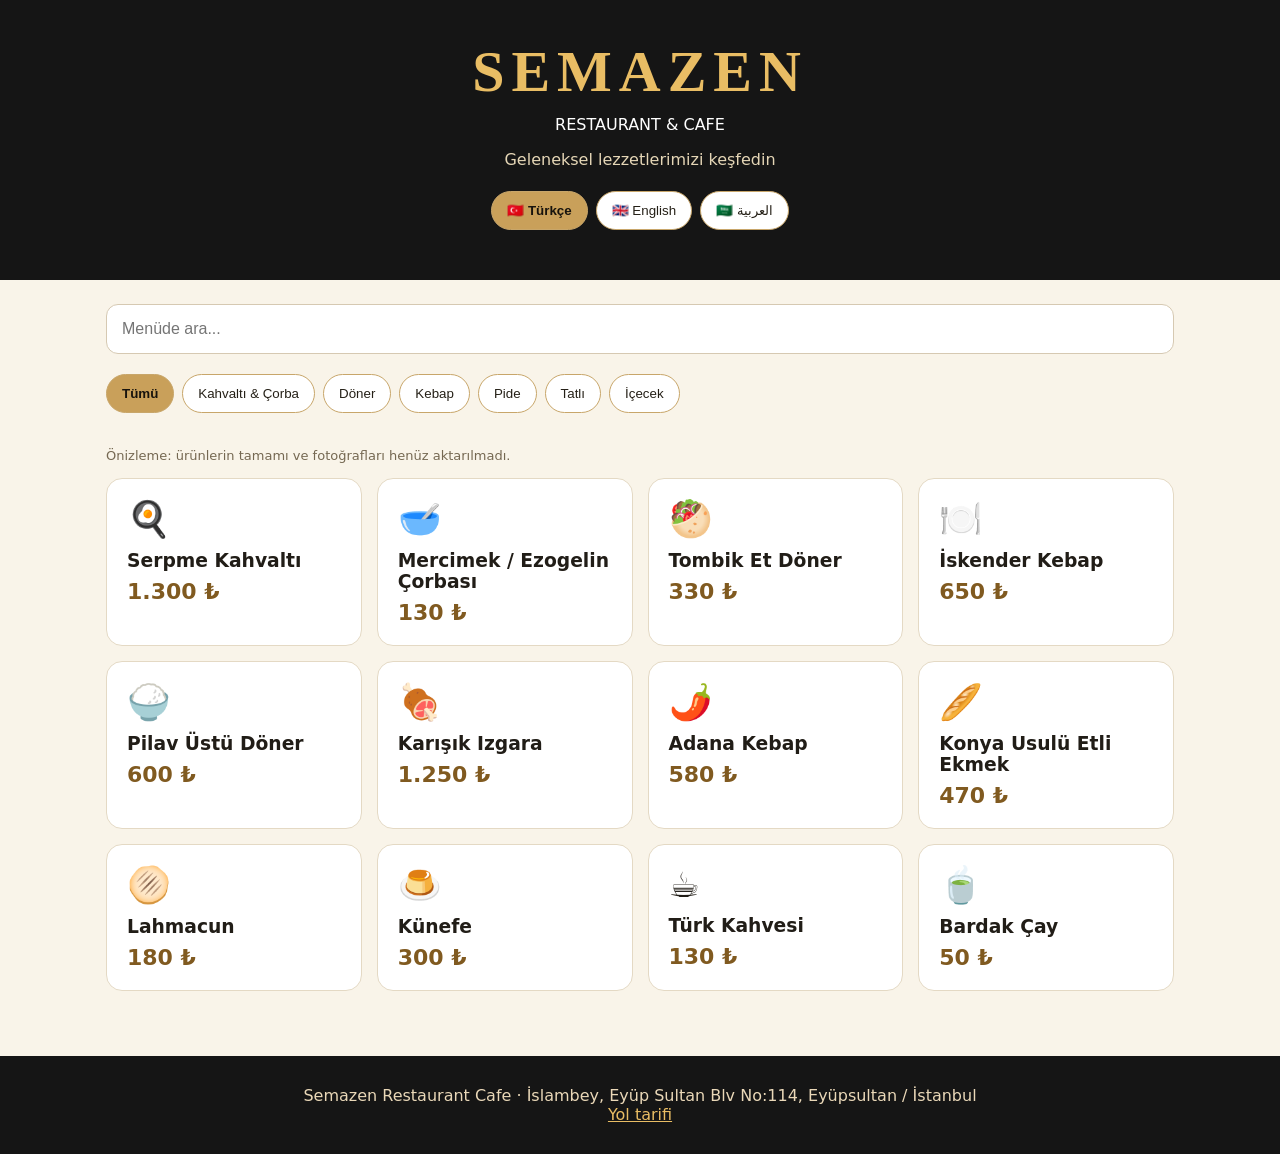
==== semazen/index.html @ 99ea60e0 "Add Semazen multilingual QR menu preview" ====
<!doctype html><html lang="tr"><head><meta charset="utf-8"><meta name="viewport" content="width=device-width,initial-scale=1"><meta name="theme-color" content="#151515"><title>Semazen Restaurant Cafe | QR Menü</title><style>*{box-sizing:border-box}body{margin:0;background:#f9f4e9;color:#211d17;font-family:system-ui,Arial,sans-serif}header{background:#151515;color:#fff;padding:28px 18px;text-align:center}header h1{font-family:Georgia,serif;letter-spacing:.12em;color:#e9bd64;font-size:clamp(34px,7vw,58px);margin:10px}header p{color:#e5d6b6}.languages{display:flex;justify-content:center;gap:8px;margin:22px 0}.languages button,.filters button{cursor:pointer;border:1px solid #c8a66a;border-radius:30px;padding:11px 15px;background:#fff;color:#252017}.languages button[aria-pressed=true],.filters button.active{background:#c9a05a;color:#17130d;font-weight:700}main{max-width:1100px;margin:auto;padding:24px 16px 65px}.search{padding:15px;width:100%;font-size:16px;border:1px solid #d6c9b2;border-radius:12px}.filters{display:flex;gap:8px;overflow-x:auto;padding:20px 0}.filters button{white-space:nowrap}.grid{display:grid;grid-template-columns:repeat(auto-fill,minmax(230px,1fr));gap:15px}.card{background:#fff;border:1px solid #e4d9c4;border-radius:16px;padding:20px}.card .emoji{font-size:35px}.card h3{margin:10px 0 8px}.price{color:#805a20;font-size:22px;font-weight:800}footer{text-align:center;background:#151515;color:#ead8b8;padding:30px}footer a{color:#e9bd64}body[dir=rtl] .card{text-align:right}.notice{font-size:13px;color:#756852;margin:15px 0}@media(max-width:500px){.grid{grid-template-columns:1fr}}</style></head><body><header><h1>SEMAZEN</h1><div>RESTAURANT & CAFE</div><p id="intro"></p><div class="languages"><button data-lang="tr">🇹🇷 Türkçe</button><button data-lang="en">🇬🇧 English</button><button data-lang="ar">🇸🇦 العربية</button></div></header><main><input class="search" id="search" type="search"><nav class="filters" id="filters"></nav><p class="notice" id="notice"></p><section class="grid" id="grid"></section></main><footer>Semazen Restaurant Cafe · İslambey, Eyüp Sultan Blv No:114, Eyüpsultan / İstanbul<br><a href="https://maps.app.goo.gl/d8vnrN6Rj3yJMcoT7" target="_blank" rel="noopener" id="route"></a></footer><script>
const translations={tr:{intro:"Geleneksel lezzetlerimizi keşfedin",search:"Menüde ara...",notice:"Önizleme: ürünlerin tamamı ve fotoğrafları henüz aktarılmadı.",route:"Yol tarifi",cats:["Tümü","Kahvaltı & Çorba","Döner","Kebap","Pide","Tatlı","İçecek"]},en:{intro:"Discover our traditional flavors",search:"Search the menu...",notice:"Preview: full catalog and photos are not imported yet.",route:"Directions",cats:["All","Breakfast & Soup","Doner","Kebab","Pide","Dessert","Drinks"]},ar:{intro:"اكتشفوا نكهاتنا التقليدية",search:"ابحث في القائمة...",notice:"معاينة: لم تتم إضافة جميع الأصناف والصور بعد.",route:"الاتجاهات",cats:["الكل","الفطور والشوربة","الدونر","الكباب","الفطائر","الحلويات","المشروبات"]}};
const products=[
[1,1300,"🍳","Serpme Kahvaltı","Mixed Breakfast","فطور مشكل"],
[1,130,"🥣","Mercimek / Ezogelin Çorbası","Lentil / Ezogelin Soup","شوربة عدس أو إيزوغلين"],
[2,330,"🥙","Tombik Et Döner","Doner Sandwich","ساندويتش شاورما اللحم"],
[2,650,"🍽️","İskender Kebap","Iskender Kebab","إسكندر كباب"],
[2,600,"🍚","Pilav Üstü Döner","Doner on Rice","شاورما لحم على الأرز"],
[3,1250,"🍖","Karışık Izgara","Mixed Grill","مشاوي مشكلة"],
[3,580,"🌶️","Adana Kebap","Adana Kebab","كباب أضنة"],
[4,470,"🥖","Konya Usulü Etli Ekmek","Konya Meat Flatbread","فطيرة لحم على طريقة قونية"],
[4,180,"🫓","Lahmacun","Lahmacun","لحم بعجين"],
[5,300,"🍮","Künefe","Kunefe","كنافة"],
[6,130,"☕","Türk Kahvesi","Turkish Coffee","قهوة تركية"],
[6,50,"🍵","Bardak Çay","Turkish Tea","شاي تركي"]
];
let lang=localStorage.getItem("semazenLang")||"tr",cat=0;const $=id=>document.getElementById(id);function render(){const t=translations[lang];document.documentElement.lang=lang;document.documentElement.dir=lang==="ar"?"rtl":"ltr";document.body.dir=document.documentElement.dir;$("intro").textContent=t.intro;$("search").placeholder=t.search;$("notice").textContent=t.notice;$("route").textContent=t.route;document.querySelectorAll("[data-lang]").forEach(b=>b.setAttribute("aria-pressed",String(b.dataset.lang===lang)));$("filters").replaceChildren(...t.cats.map((name,i)=>{const b=document.createElement("button");b.textContent=name;b.className=cat===i?"active":"";b.onclick=()=>{cat=i;render()};return b}));const q=$("search").value.toLocaleLowerCase();$("grid").replaceChildren(...products.filter(p=>(cat===0||p[0]===cat)&&p.slice(3).some(n=>n.toLocaleLowerCase().includes(q))).map(p=>{const a=document.createElement("article");a.className="card";const e=document.createElement("div");e.className="emoji";e.textContent=p[2];const h=document.createElement("h3");h.textContent=p[3+["tr","en","ar"].indexOf(lang)];const v=document.createElement("div");v.className="price";v.textContent=new Intl.NumberFormat("tr-TR").format(p[1])+" ₺";a.append(e,h,v);return a}))}document.querySelectorAll("[data-lang]").forEach(b=>b.onclick=()=>{lang=b.dataset.lang;localStorage.setItem("semazenLang",lang);render()});$("search").oninput=render;render();
</script></body></html>
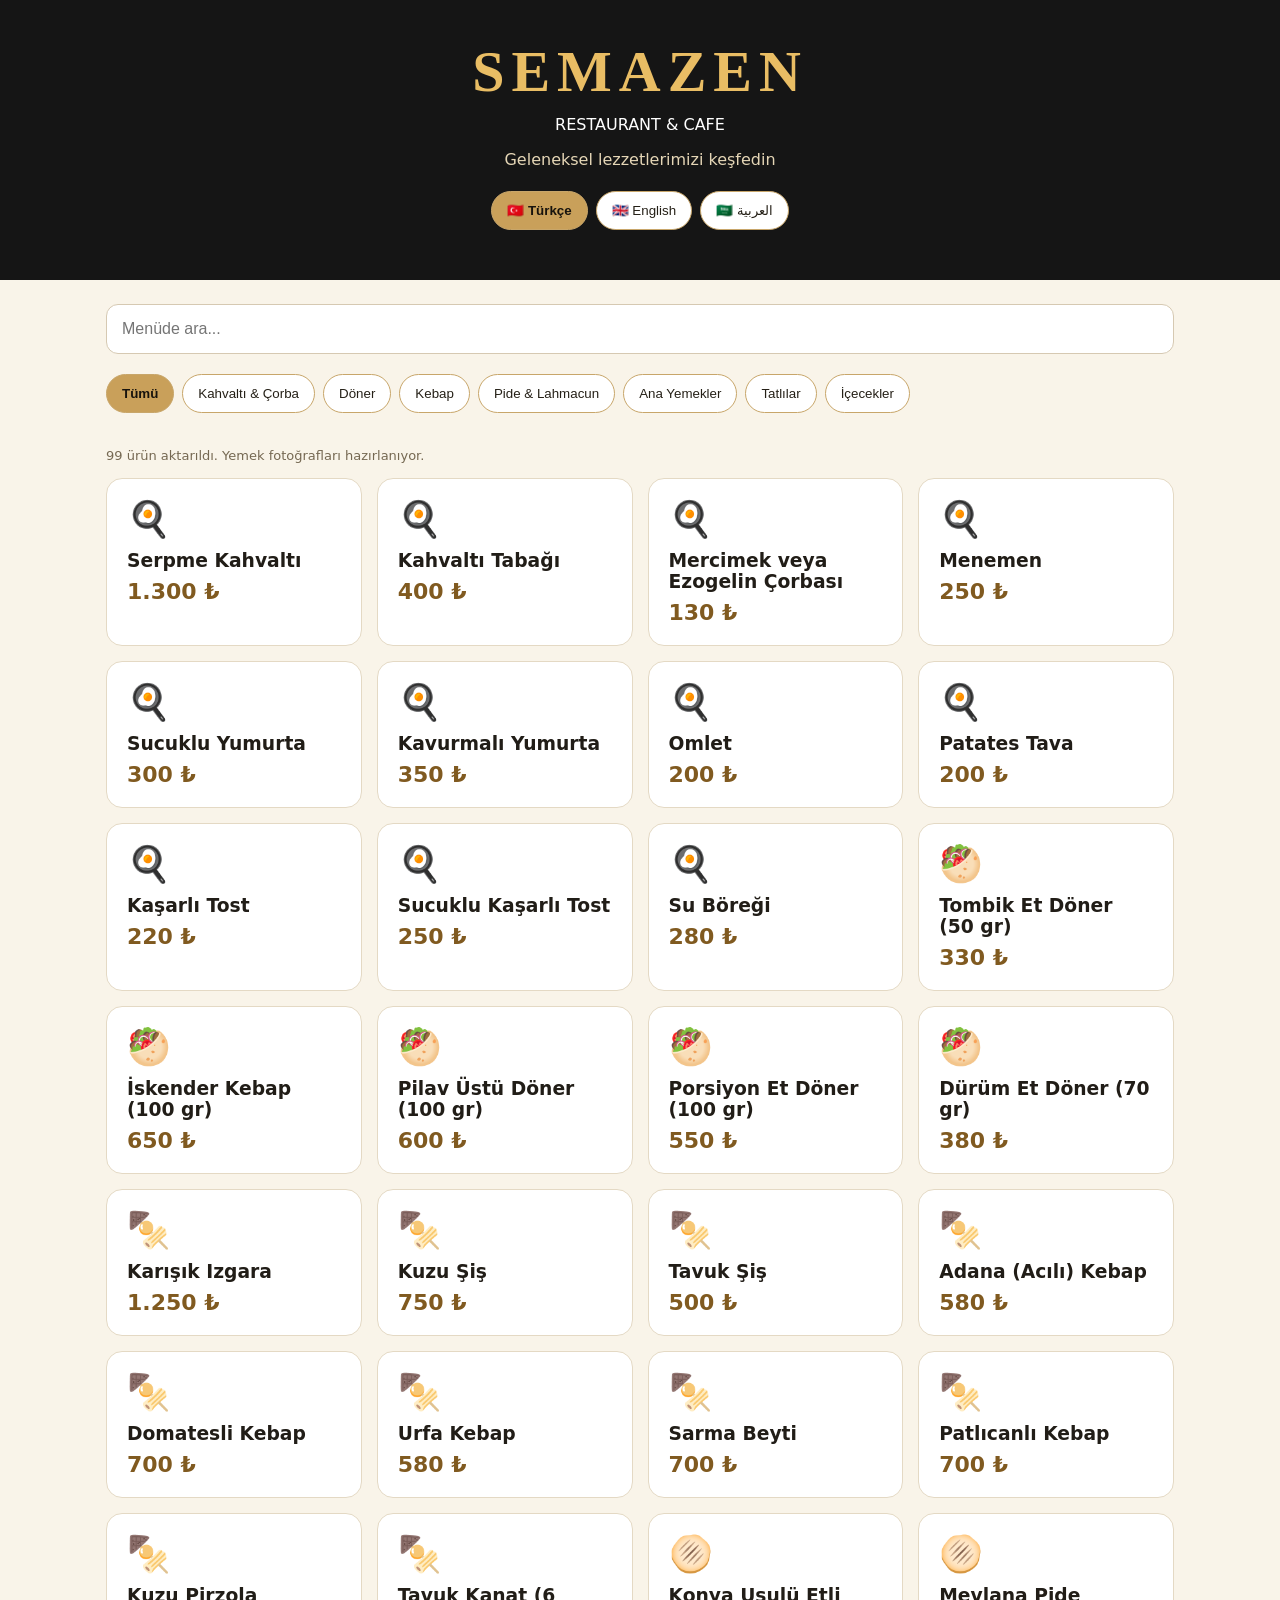
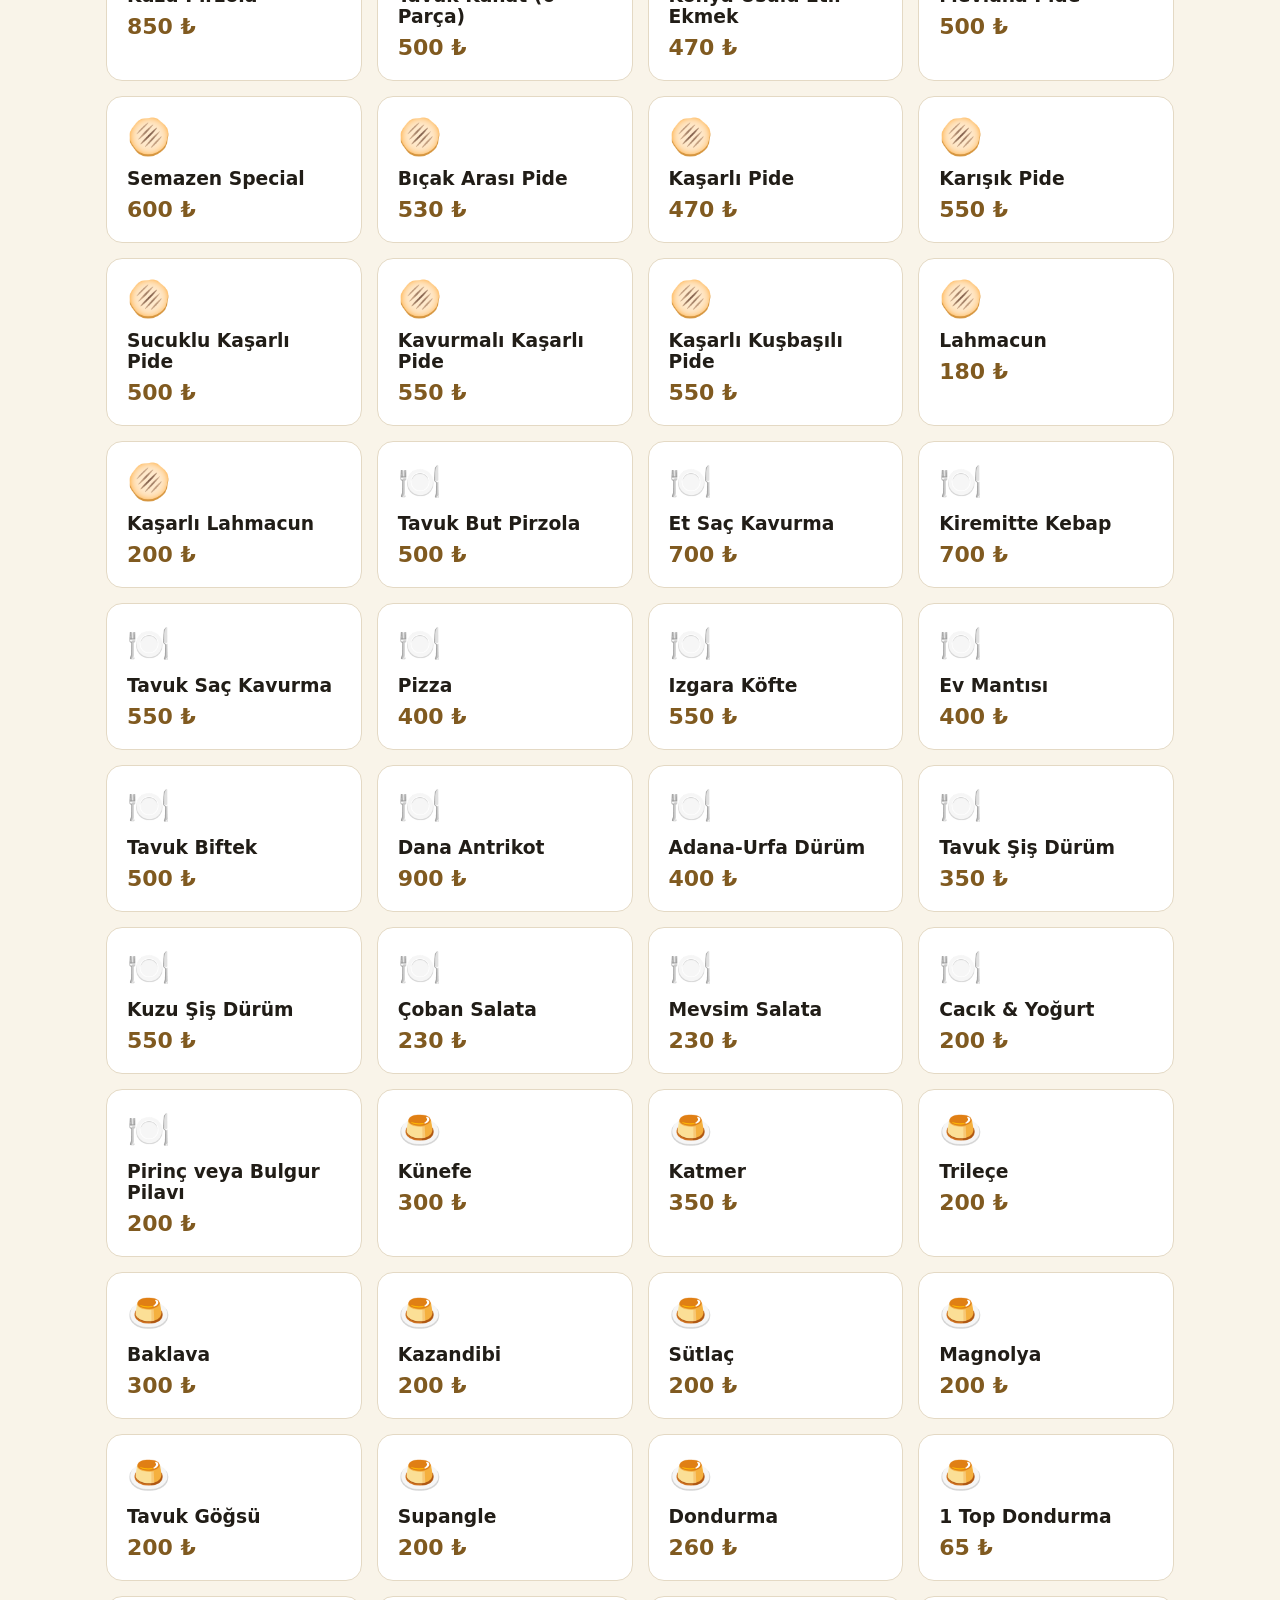
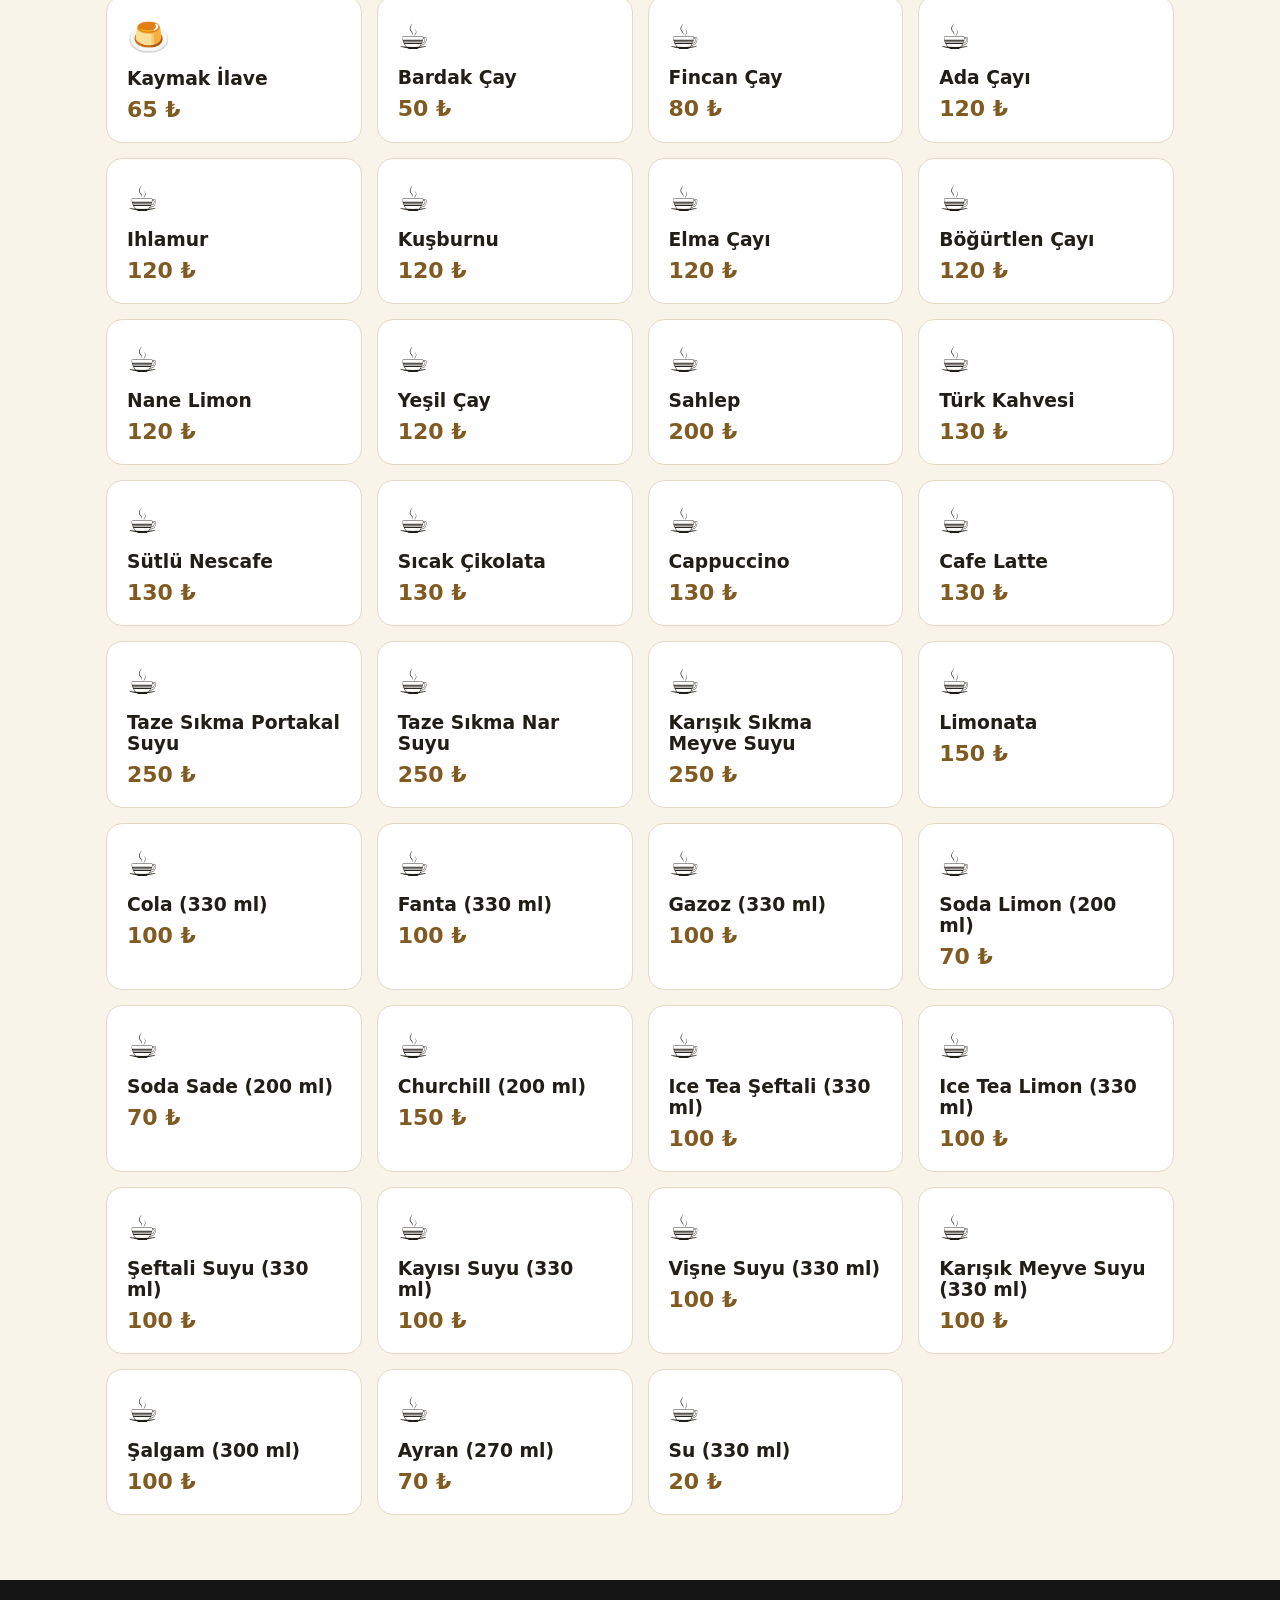
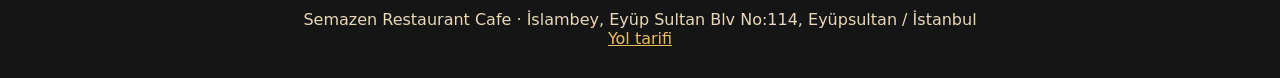
==== commit 7d498bbd: "Load all 99 menu products dynamically with seven categories" ====
--- a/semazen/index.html
+++ b/semazen/index.html
@@ -1,18 +1,5 @@
 <!doctype html><html lang="tr"><head><meta charset="utf-8"><meta name="viewport" content="width=device-width,initial-scale=1"><meta name="theme-color" content="#151515"><title>Semazen Restaurant Cafe | QR Menü</title><style>*{box-sizing:border-box}body{margin:0;background:#f9f4e9;color:#211d17;font-family:system-ui,Arial,sans-serif}header{background:#151515;color:#fff;padding:28px 18px;text-align:center}header h1{font-family:Georgia,serif;letter-spacing:.12em;color:#e9bd64;font-size:clamp(34px,7vw,58px);margin:10px}header p{color:#e5d6b6}.languages{display:flex;justify-content:center;gap:8px;margin:22px 0}.languages button,.filters button{cursor:pointer;border:1px solid #c8a66a;border-radius:30px;padding:11px 15px;background:#fff;color:#252017}.languages button[aria-pressed=true],.filters button.active{background:#c9a05a;color:#17130d;font-weight:700}main{max-width:1100px;margin:auto;padding:24px 16px 65px}.search{padding:15px;width:100%;font-size:16px;border:1px solid #d6c9b2;border-radius:12px}.filters{display:flex;gap:8px;overflow-x:auto;padding:20px 0}.filters button{white-space:nowrap}.grid{display:grid;grid-template-columns:repeat(auto-fill,minmax(230px,1fr));gap:15px}.card{background:#fff;border:1px solid #e4d9c4;border-radius:16px;padding:20px}.card .emoji{font-size:35px}.card h3{margin:10px 0 8px}.price{color:#805a20;font-size:22px;font-weight:800}footer{text-align:center;background:#151515;color:#ead8b8;padding:30px}footer a{color:#e9bd64}body[dir=rtl] .card{text-align:right}.notice{font-size:13px;color:#756852;margin:15px 0}@media(max-width:500px){.grid{grid-template-columns:1fr}}</style></head><body><header><h1>SEMAZEN</h1><div>RESTAURANT & CAFE</div><p id="intro"></p><div class="languages"><button data-lang="tr">🇹🇷 Türkçe</button><button data-lang="en">🇬🇧 English</button><button data-lang="ar">🇸🇦 العربية</button></div></header><main><input class="search" id="search" type="search"><nav class="filters" id="filters"></nav><p class="notice" id="notice"></p><section class="grid" id="grid"></section></main><footer>Semazen Restaurant Cafe · İslambey, Eyüp Sultan Blv No:114, Eyüpsultan / İstanbul<br><a href="https://maps.app.goo.gl/d8vnrN6Rj3yJMcoT7" target="_blank" rel="noopener" id="route"></a></footer><script>
-const translations={tr:{intro:"Geleneksel lezzetlerimizi keşfedin",search:"Menüde ara...",notice:"Önizleme: ürünlerin tamamı ve fotoğrafları henüz aktarılmadı.",route:"Yol tarifi",cats:["Tümü","Kahvaltı & Çorba","Döner","Kebap","Pide","Tatlı","İçecek"]},en:{intro:"Discover our traditional flavors",search:"Search the menu...",notice:"Preview: full catalog and photos are not imported yet.",route:"Directions",cats:["All","Breakfast & Soup","Doner","Kebab","Pide","Dessert","Drinks"]},ar:{intro:"اكتشفوا نكهاتنا التقليدية",search:"ابحث في القائمة...",notice:"معاينة: لم تتم إضافة جميع الأصناف والصور بعد.",route:"الاتجاهات",cats:["الكل","الفطور والشوربة","الدونر","الكباب","الفطائر","الحلويات","المشروبات"]}};
-const products=[
-[1,1300,"🍳","Serpme Kahvaltı","Mixed Breakfast","فطور مشكل"],
-[1,130,"🥣","Mercimek / Ezogelin Çorbası","Lentil / Ezogelin Soup","شوربة عدس أو إيزوغلين"],
-[2,330,"🥙","Tombik Et Döner","Doner Sandwich","ساندويتش شاورما اللحم"],
-[2,650,"🍽️","İskender Kebap","Iskender Kebab","إسكندر كباب"],
-[2,600,"🍚","Pilav Üstü Döner","Doner on Rice","شاورما لحم على الأرز"],
-[3,1250,"🍖","Karışık Izgara","Mixed Grill","مشاوي مشكلة"],
-[3,580,"🌶️","Adana Kebap","Adana Kebab","كباب أضنة"],
-[4,470,"🥖","Konya Usulü Etli Ekmek","Konya Meat Flatbread","فطيرة لحم على طريقة قونية"],
-[4,180,"🫓","Lahmacun","Lahmacun","لحم بعجين"],
-[5,300,"🍮","Künefe","Kunefe","كنافة"],
-[6,130,"☕","Türk Kahvesi","Turkish Coffee","قهوة تركية"],
-[6,50,"🍵","Bardak Çay","Turkish Tea","شاي تركي"]
-];
-let lang=localStorage.getItem("semazenLang")||"tr",cat=0;const $=id=>document.getElementById(id);function render(){const t=translations[lang];document.documentElement.lang=lang;document.documentElement.dir=lang==="ar"?"rtl":"ltr";document.body.dir=document.documentElement.dir;$("intro").textContent=t.intro;$("search").placeholder=t.search;$("notice").textContent=t.notice;$("route").textContent=t.route;document.querySelectorAll("[data-lang]").forEach(b=>b.setAttribute("aria-pressed",String(b.dataset.lang===lang)));$("filters").replaceChildren(...t.cats.map((name,i)=>{const b=document.createElement("button");b.textContent=name;b.className=cat===i?"active":"";b.onclick=()=>{cat=i;render()};return b}));const q=$("search").value.toLocaleLowerCase();$("grid").replaceChildren(...products.filter(p=>(cat===0||p[0]===cat)&&p.slice(3).some(n=>n.toLocaleLowerCase().includes(q))).map(p=>{const a=document.createElement("article");a.className="card";const e=document.createElement("div");e.className="emoji";e.textContent=p[2];const h=document.createElement("h3");h.textContent=p[3+["tr","en","ar"].indexOf(lang)];const v=document.createElement("div");v.className="price";v.textContent=new Intl.NumberFormat("tr-TR").format(p[1])+" ₺";a.append(e,h,v);return a}))}document.querySelectorAll("[data-lang]").forEach(b=>b.onclick=()=>{lang=b.dataset.lang;localStorage.setItem("semazenLang",lang);render()});$("search").oninput=render;render();
+const translations={tr:{intro:"Geleneksel lezzetlerimizi keşfedin",search:"Menüde ara...",notice:"99 ürün aktarıldı. Yemek fotoğrafları hazırlanıyor.",route:"Yol tarifi",cats:["Tümü","Kahvaltı & Çorba","Döner","Kebap","Pide & Lahmacun","Ana Yemekler","Tatlılar","İçecekler"]},en:{intro:"Discover our traditional flavors",search:"Search the menu...",notice:"Full catalog imported. Food photos are being prepared.",route:"Directions",cats:["All","Breakfast & Soup","Doner","Kebab","Pide & Lahmacun","Main Dishes","Desserts","Drinks"]},ar:{intro:"اكتشفوا نكهاتنا التقليدية",search:"ابحث في القائمة...",notice:"تمت إضافة 99 صنفاً. الصور قيد الإعداد.",route:"الاتجاهات",cats:["الكل","الفطور والشوربة","الدونر","الكباب","الفطائر","الأطباق الرئيسية","الحلويات","المشروبات"]}};
+let products=[];
+let lang=localStorage.getItem("semazenLang")||"tr",cat=0;const $=id=>document.getElementById(id);function render(){const t=translations[lang];document.documentElement.lang=lang;document.documentElement.dir=lang==="ar"?"rtl":"ltr";document.body.dir=document.documentElement.dir;$("intro").textContent=t.intro;$("search").placeholder=t.search;$("notice").textContent=t.notice;$("route").textContent=t.route;document.querySelectorAll("[data-lang]").forEach(b=>b.setAttribute("aria-pressed",String(b.dataset.lang===lang)));$("filters").replaceChildren(...t.cats.map((name,i)=>{const b=document.createElement("button");b.textContent=name;b.className=cat===i?"active":"";b.onclick=()=>{cat=i;render()};return b}));const q=$("search").value.toLocaleLowerCase();$("grid").replaceChildren(...products.filter(p=>(cat===0||p[0]===cat)&&p.slice(3).some(n=>n.toLocaleLowerCase().includes(q))).map(p=>{const a=document.createElement("article");a.className="card";const e=document.createElement("div");e.className="emoji";e.textContent=p[2];const h=document.createElement("h3");h.textContent=p[3+["tr","en","ar"].indexOf(lang)];const v=document.createElement("div");v.className="price";v.textContent=new Intl.NumberFormat("tr-TR").format(p[1])+" ₺";a.append(e,h,v);return a}))}document.querySelectorAll("[data-lang]").forEach(b=>b.onclick=()=>{lang=b.dataset.lang;localStorage.setItem("semazenLang",lang);render()});$("search").oninput=render;fetch("./data/menu.json").then(r=>{if(!r.ok)throw Error("menu unavailable");return r.json()}).then(data=>{products=data.map(p=>[p.cat,p.price,["🍳","🥙","🍢","🫓","🍽️","🍮","☕"][p.cat-1],...p.names]);render()}).catch(()=>{$("notice").textContent="Menü yüklenemedi / Menu could not load";});render();
 </script></body></html>
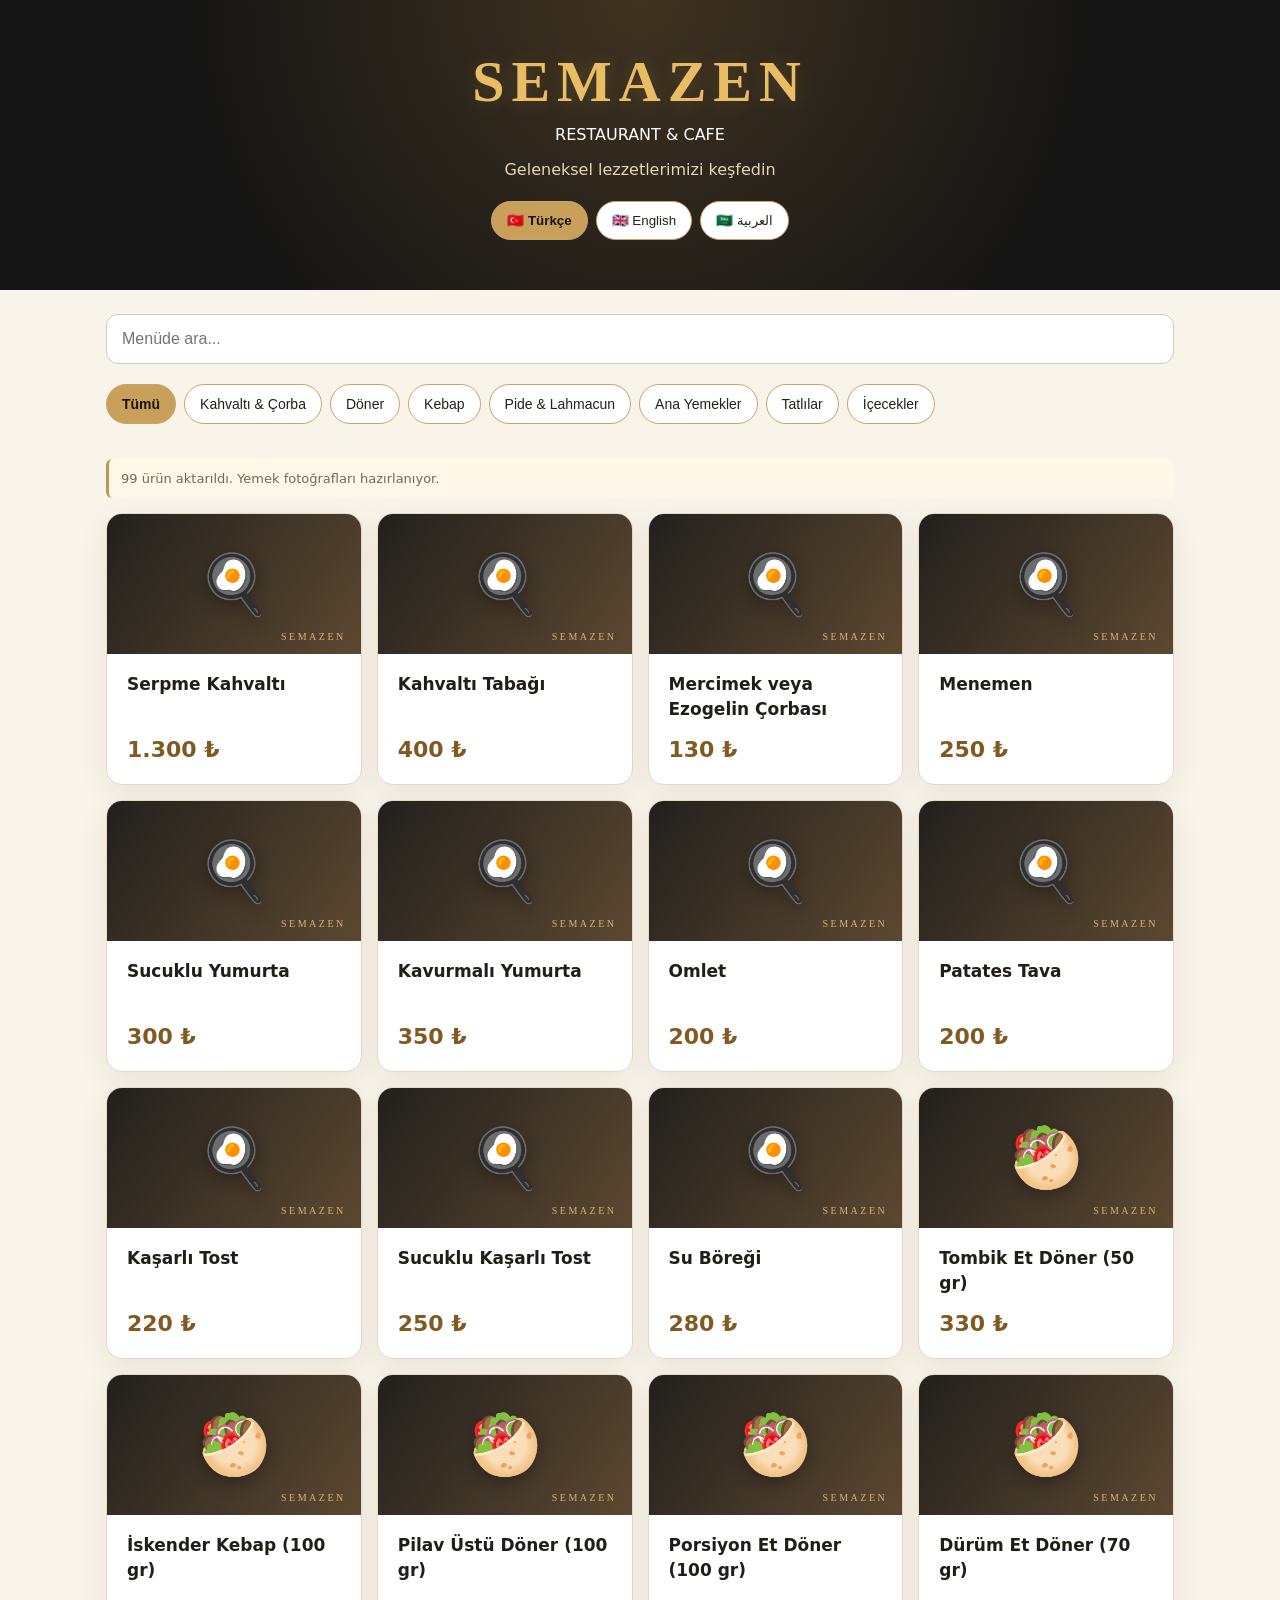
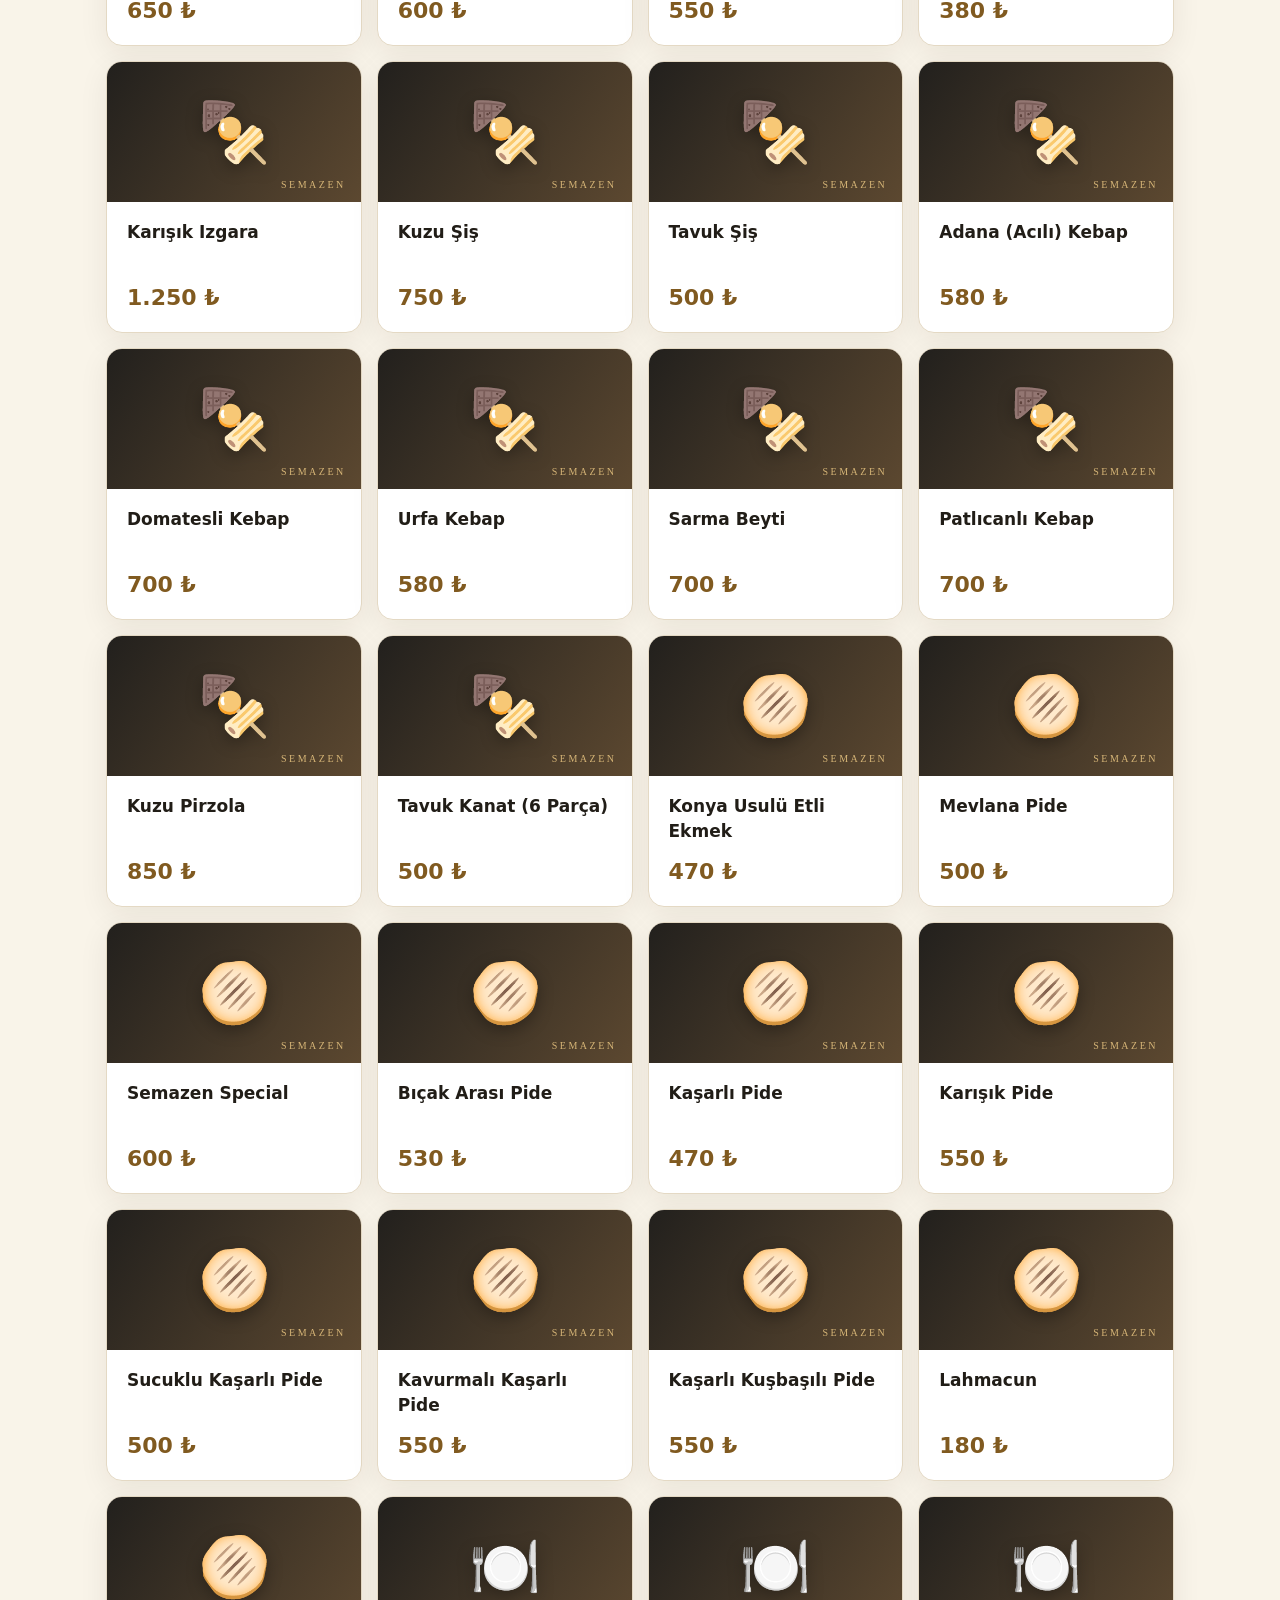
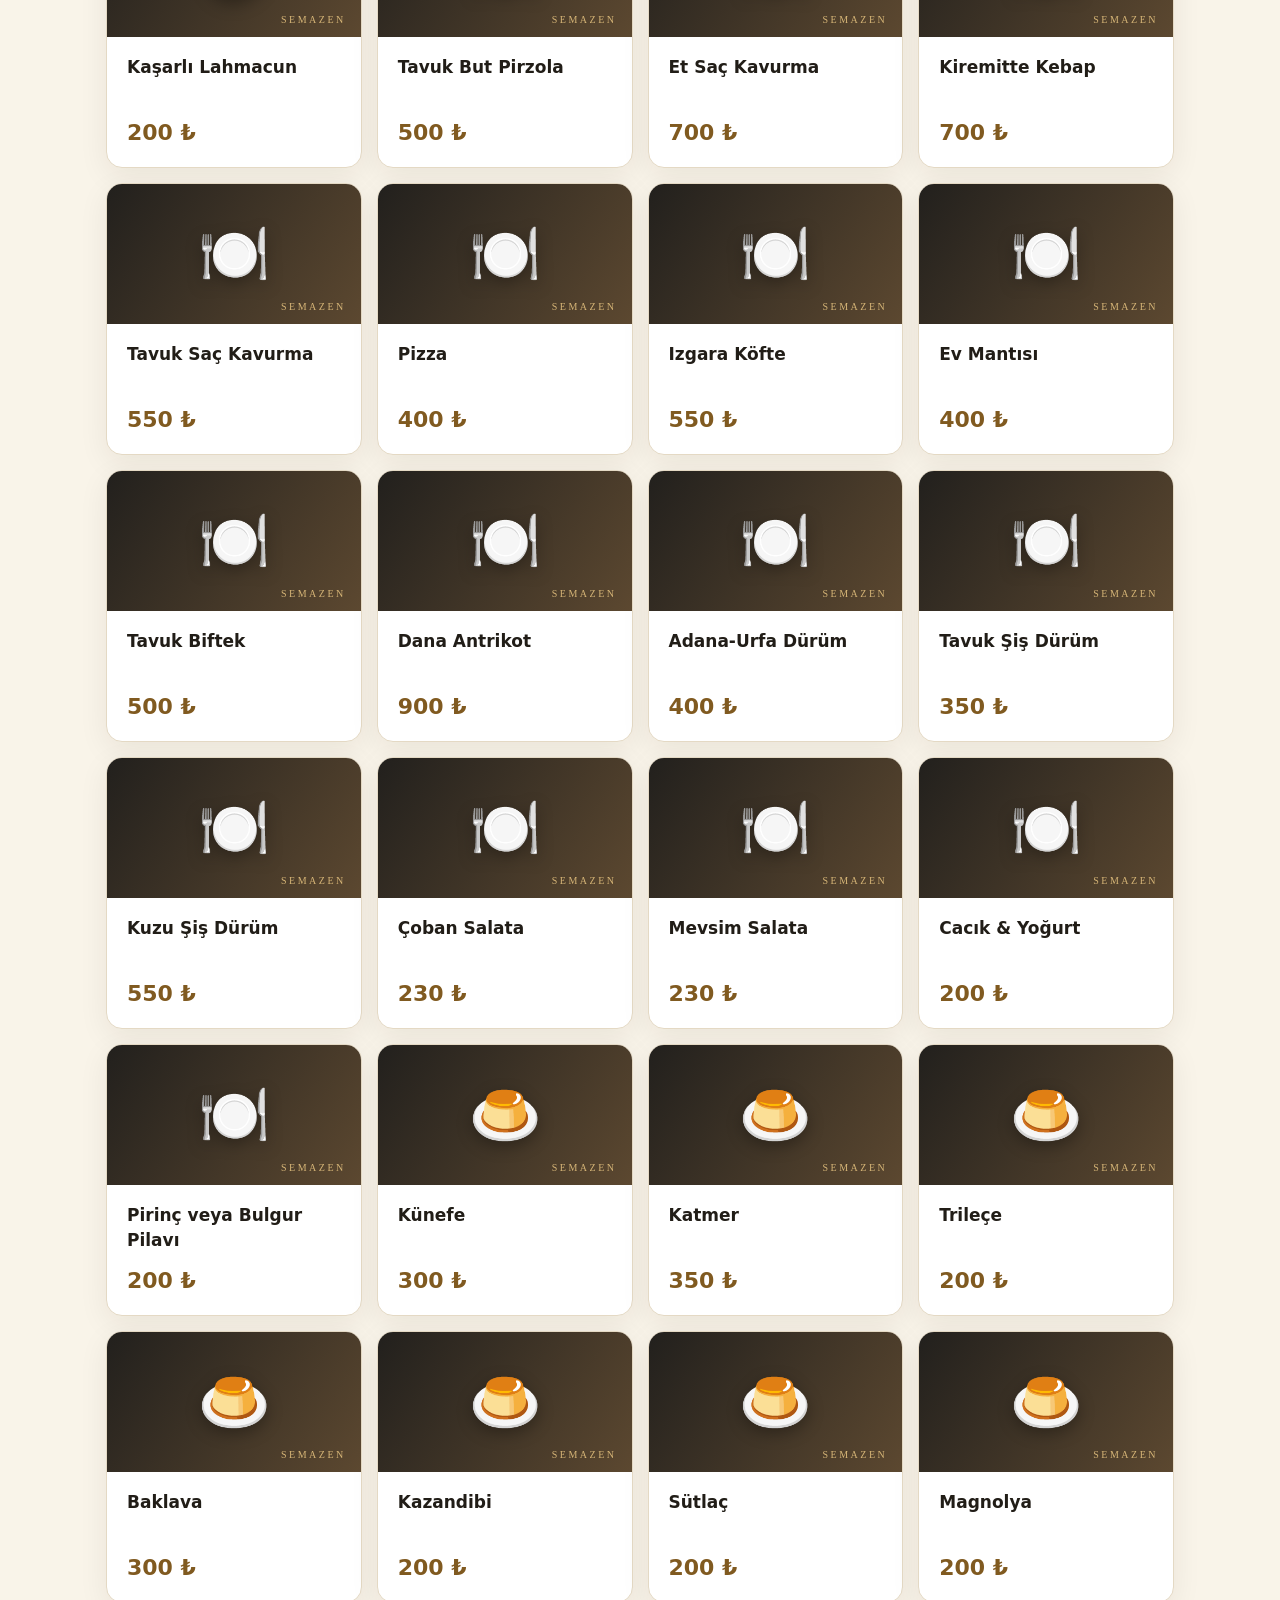
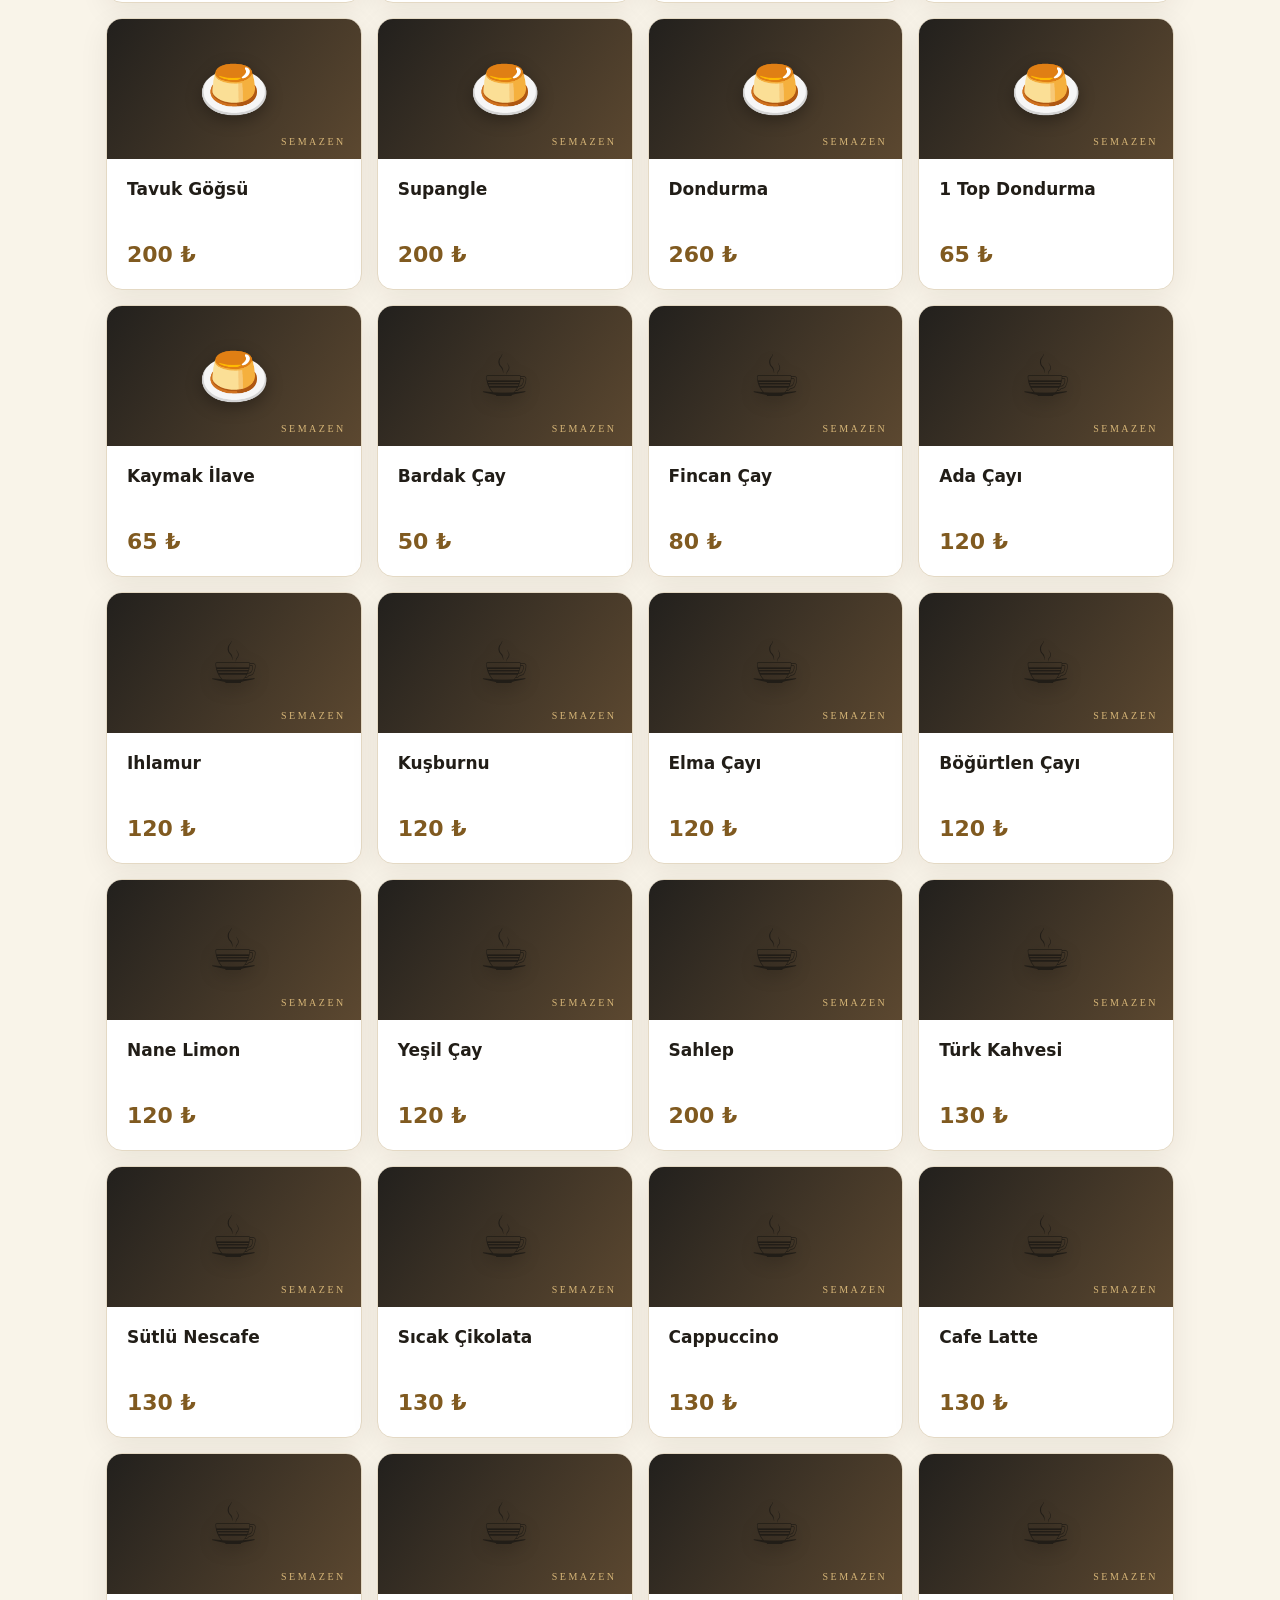
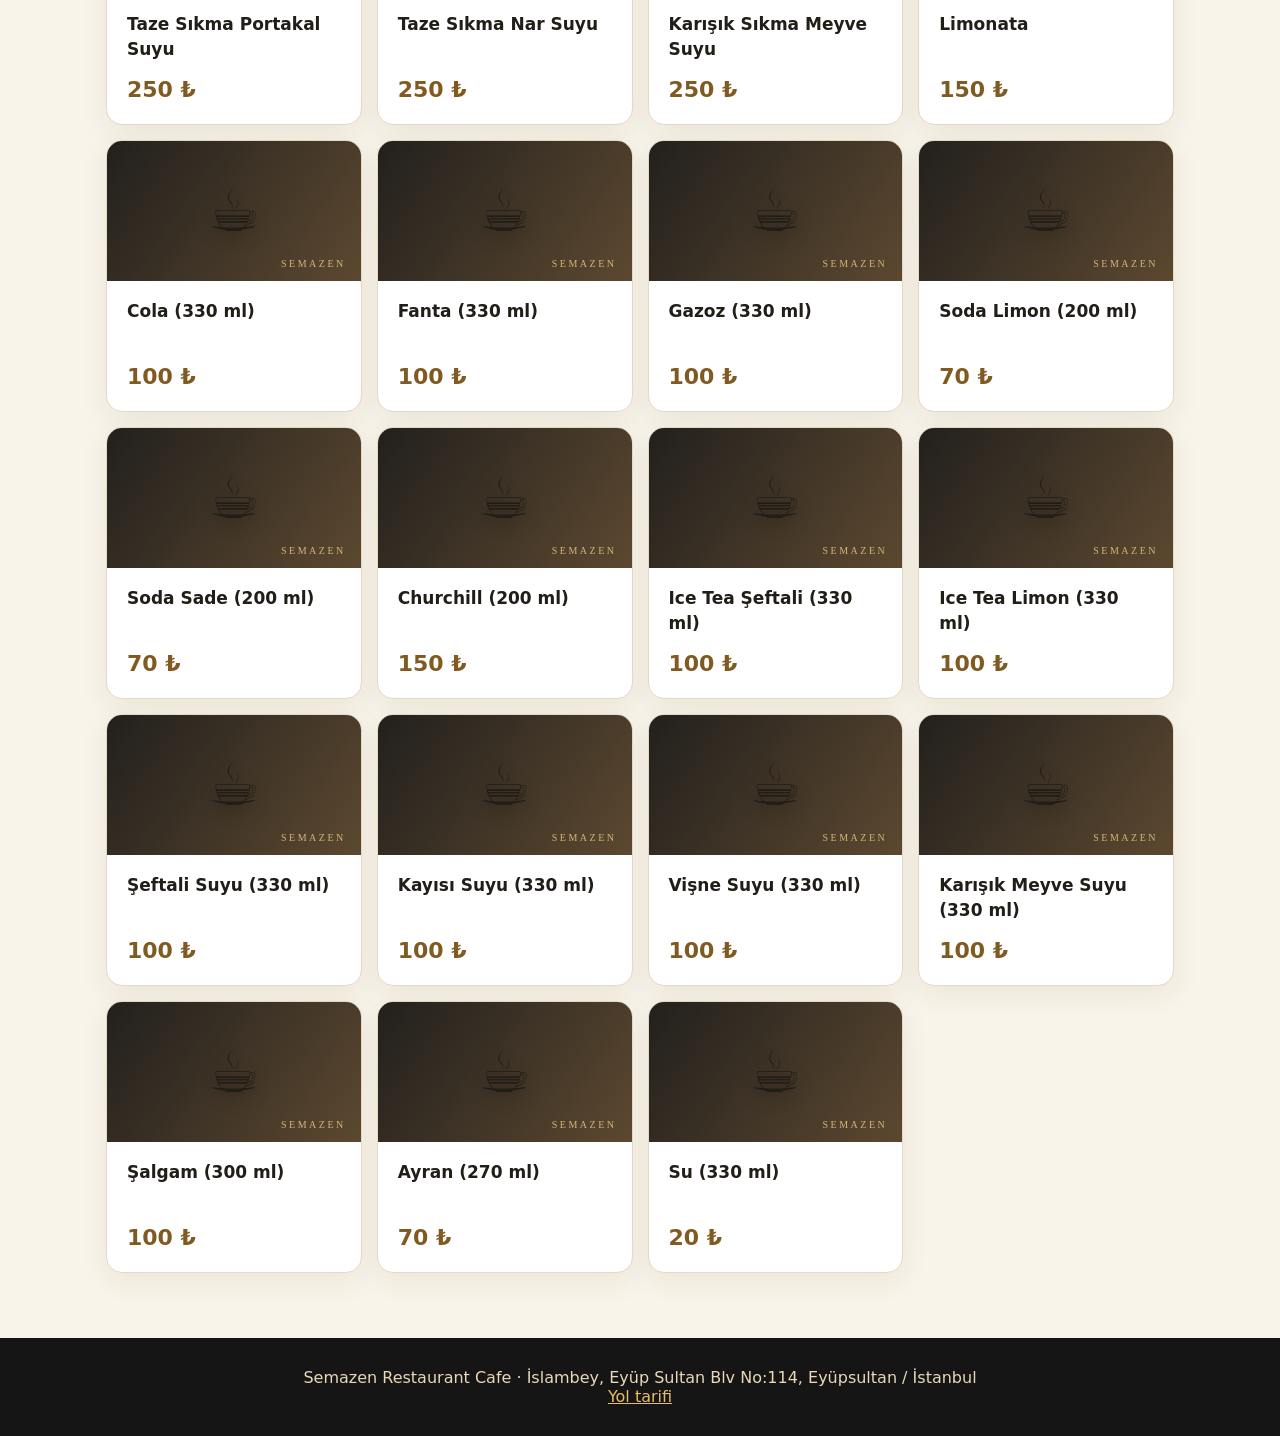
==== commit dc3072de: "Improve Semazen mobile QR menu card layout and accessibility" ====
--- a/semazen/index.html
+++ b/semazen/index.html
@@ -1,5 +1,6 @@
-<!doctype html><html lang="tr"><head><meta charset="utf-8"><meta name="viewport" content="width=device-width,initial-scale=1"><meta name="theme-color" content="#151515"><title>Semazen Restaurant Cafe | QR Menü</title><style>*{box-sizing:border-box}body{margin:0;background:#f9f4e9;color:#211d17;font-family:system-ui,Arial,sans-serif}header{background:#151515;color:#fff;padding:28px 18px;text-align:center}header h1{font-family:Georgia,serif;letter-spacing:.12em;color:#e9bd64;font-size:clamp(34px,7vw,58px);margin:10px}header p{color:#e5d6b6}.languages{display:flex;justify-content:center;gap:8px;margin:22px 0}.languages button,.filters button{cursor:pointer;border:1px solid #c8a66a;border-radius:30px;padding:11px 15px;background:#fff;color:#252017}.languages button[aria-pressed=true],.filters button.active{background:#c9a05a;color:#17130d;font-weight:700}main{max-width:1100px;margin:auto;padding:24px 16px 65px}.search{padding:15px;width:100%;font-size:16px;border:1px solid #d6c9b2;border-radius:12px}.filters{display:flex;gap:8px;overflow-x:auto;padding:20px 0}.filters button{white-space:nowrap}.grid{display:grid;grid-template-columns:repeat(auto-fill,minmax(230px,1fr));gap:15px}.card{background:#fff;border:1px solid #e4d9c4;border-radius:16px;padding:20px}.card .emoji{font-size:35px}.card h3{margin:10px 0 8px}.price{color:#805a20;font-size:22px;font-weight:800}footer{text-align:center;background:#151515;color:#ead8b8;padding:30px}footer a{color:#e9bd64}body[dir=rtl] .card{text-align:right}.notice{font-size:13px;color:#756852;margin:15px 0}@media(max-width:500px){.grid{grid-template-columns:1fr}}</style></head><body><header><h1>SEMAZEN</h1><div>RESTAURANT & CAFE</div><p id="intro"></p><div class="languages"><button data-lang="tr">🇹🇷 Türkçe</button><button data-lang="en">🇬🇧 English</button><button data-lang="ar">🇸🇦 العربية</button></div></header><main><input class="search" id="search" type="search"><nav class="filters" id="filters"></nav><p class="notice" id="notice"></p><section class="grid" id="grid"></section></main><footer>Semazen Restaurant Cafe · İslambey, Eyüp Sultan Blv No:114, Eyüpsultan / İstanbul<br><a href="https://maps.app.goo.gl/d8vnrN6Rj3yJMcoT7" target="_blank" rel="noopener" id="route"></a></footer><script>
+<!doctype html><html lang="tr"><head><meta charset="utf-8"><meta name="viewport" content="width=device-width,initial-scale=1"><meta name="theme-color" content="#151515"><title>Semazen Restaurant Cafe | QR Menü</title><style>*{box-sizing:border-box}body{margin:0;background:#f9f4e9;color:#211d17;font-family:system-ui,Arial,sans-serif}header{background:#151515;color:#fff;padding:28px 18px;text-align:center}header h1{font-family:Georgia,serif;letter-spacing:.12em;color:#e9bd64;font-size:clamp(34px,7vw,58px);margin:10px}header p{color:#e5d6b6}.languages{display:flex;justify-content:center;gap:8px;margin:22px 0}.languages button,.filters button{cursor:pointer;border:1px solid #c8a66a;border-radius:30px;padding:11px 15px;background:#fff;color:#252017}.languages button[aria-pressed=true],.filters button.active{background:#c9a05a;color:#17130d;font-weight:700}main{max-width:1100px;margin:auto;padding:24px 16px 65px}.search{padding:15px;width:100%;font-size:16px;border:1px solid #d6c9b2;border-radius:12px}.filters{display:flex;gap:8px;overflow-x:auto;padding:20px 0}.filters button{white-space:nowrap}.grid{display:grid;grid-template-columns:repeat(auto-fill,minmax(230px,1fr));gap:15px}.card{background:#fff;border:1px solid #e4d9c4;border-radius:16px;padding:20px}.card .emoji{font-size:35px}.card h3{margin:10px 0 8px}.price{color:#805a20;font-size:22px;font-weight:800}footer{text-align:center;background:#151515;color:#ead8b8;padding:30px}footer a{color:#e9bd64}body[dir=rtl] .card{text-align:right}.notice{font-size:13px;color:#756852;margin:15px 0}@media(max-width:500px){.grid{grid-template-columns:1fr}}.card{padding:0;overflow:hidden;box-shadow:0 8px 30px rgba(45,31,13,.07);transition:transform .2s,box-shadow .2s}.card:hover{transform:translateY(-2px);box-shadow:0 12px 34px rgba(45,31,13,.12)}.card .visual{height:140px;background:linear-gradient(125deg,#22201d,#5c4830);display:flex;align-items:center;justify-content:center;position:relative}.card .visual::after{content:"SEMAZEN";position:absolute;bottom:12px;right:15px;color:#d6b577;font:10px Georgia,serif;letter-spacing:.25em}.card .emoji{font-size:58px;filter:drop-shadow(0 5px 8px rgba(0,0,0,.3))}.card .details{padding:18px 20px 22px;display:flex;flex-direction:column;gap:9px;min-height:130px}.card h3{font-size:17px;line-height:1.45;margin:0}.price{margin-top:auto}.search:focus-visible,.languages button:focus-visible,.filters button:focus-visible{outline:3px solid #b18b45;outline-offset:3px}header{padding:38px 18px 28px;background:radial-gradient(circle at 50% 0,#403321,#151515 65%)}header h1{text-shadow:0 2px 20px rgba(231,189,100,.17)}.languages{flex-wrap:wrap}.filters{position:sticky;top:0;background:#f9f4e9;z-index:2;scrollbar-width:thin}.filters button{font-size:14px}.notice{background:#fff7e8;border-left:3px solid #bd9855;padding:12px;border-radius:6px}body[dir=rtl] .notice{border-left:0;border-right:3px solid #bd9855}body[dir=rtl] .card .visual::after{right:auto;left:15px}@media(max-width:500px){.grid{grid-template-columns:repeat(2,minmax(0,1fr));gap:10px}.card .visual{height:100px}.card .emoji{font-size:43px}.card .details{padding:12px;min-height:124px}.card h3{font-size:14px}.price{font-size:18px}main{padding:18px 12px 60px}}@media(max-width:350px){.grid{grid-template-columns:1fr}}@media(prefers-reduced-motion:reduce){.card{transition:none}}
+</style></head><body><header><h1>SEMAZEN</h1><div>RESTAURANT & CAFE</div><p id="intro"></p><div class="languages"><button data-lang="tr">🇹🇷 Türkçe</button><button data-lang="en">🇬🇧 English</button><button data-lang="ar">🇸🇦 العربية</button></div></header><main><input class="search" id="search" type="search"><nav class="filters" id="filters"></nav><p class="notice" id="notice"></p><section class="grid" id="grid"></section></main><footer>Semazen Restaurant Cafe · İslambey, Eyüp Sultan Blv No:114, Eyüpsultan / İstanbul<br><a href="https://maps.app.goo.gl/d8vnrN6Rj3yJMcoT7" target="_blank" rel="noopener" id="route"></a></footer><script>
 const translations={tr:{intro:"Geleneksel lezzetlerimizi keşfedin",search:"Menüde ara...",notice:"99 ürün aktarıldı. Yemek fotoğrafları hazırlanıyor.",route:"Yol tarifi",cats:["Tümü","Kahvaltı & Çorba","Döner","Kebap","Pide & Lahmacun","Ana Yemekler","Tatlılar","İçecekler"]},en:{intro:"Discover our traditional flavors",search:"Search the menu...",notice:"Full catalog imported. Food photos are being prepared.",route:"Directions",cats:["All","Breakfast & Soup","Doner","Kebab","Pide & Lahmacun","Main Dishes","Desserts","Drinks"]},ar:{intro:"اكتشفوا نكهاتنا التقليدية",search:"ابحث في القائمة...",notice:"تمت إضافة 99 صنفاً. الصور قيد الإعداد.",route:"الاتجاهات",cats:["الكل","الفطور والشوربة","الدونر","الكباب","الفطائر","الأطباق الرئيسية","الحلويات","المشروبات"]}};
 let products=[];
-let lang=localStorage.getItem("semazenLang")||"tr",cat=0;const $=id=>document.getElementById(id);function render(){const t=translations[lang];document.documentElement.lang=lang;document.documentElement.dir=lang==="ar"?"rtl":"ltr";document.body.dir=document.documentElement.dir;$("intro").textContent=t.intro;$("search").placeholder=t.search;$("notice").textContent=t.notice;$("route").textContent=t.route;document.querySelectorAll("[data-lang]").forEach(b=>b.setAttribute("aria-pressed",String(b.dataset.lang===lang)));$("filters").replaceChildren(...t.cats.map((name,i)=>{const b=document.createElement("button");b.textContent=name;b.className=cat===i?"active":"";b.onclick=()=>{cat=i;render()};return b}));const q=$("search").value.toLocaleLowerCase();$("grid").replaceChildren(...products.filter(p=>(cat===0||p[0]===cat)&&p.slice(3).some(n=>n.toLocaleLowerCase().includes(q))).map(p=>{const a=document.createElement("article");a.className="card";const e=document.createElement("div");e.className="emoji";e.textContent=p[2];const h=document.createElement("h3");h.textContent=p[3+["tr","en","ar"].indexOf(lang)];const v=document.createElement("div");v.className="price";v.textContent=new Intl.NumberFormat("tr-TR").format(p[1])+" ₺";a.append(e,h,v);return a}))}document.querySelectorAll("[data-lang]").forEach(b=>b.onclick=()=>{lang=b.dataset.lang;localStorage.setItem("semazenLang",lang);render()});$("search").oninput=render;fetch("./data/menu.json").then(r=>{if(!r.ok)throw Error("menu unavailable");return r.json()}).then(data=>{products=data.map(p=>[p.cat,p.price,["🍳","🥙","🍢","🫓","🍽️","🍮","☕"][p.cat-1],...p.names]);render()}).catch(()=>{$("notice").textContent="Menü yüklenemedi / Menu could not load";});render();
+let lang=localStorage.getItem("semazenLang")||"tr",cat=0;const $=id=>document.getElementById(id);function render(){const t=translations[lang];document.documentElement.lang=lang;document.documentElement.dir=lang==="ar"?"rtl":"ltr";document.body.dir=document.documentElement.dir;$("intro").textContent=t.intro;$("search").placeholder=t.search;$("notice").textContent=t.notice;$("route").textContent=t.route;document.querySelectorAll("[data-lang]").forEach(b=>b.setAttribute("aria-pressed",String(b.dataset.lang===lang)));$("filters").replaceChildren(...t.cats.map((name,i)=>{const b=document.createElement("button");b.textContent=name;b.className=cat===i?"active":"";b.onclick=()=>{cat=i;render()};return b}));const q=$("search").value.toLocaleLowerCase();$("grid").replaceChildren(...products.filter(p=>(cat===0||p[0]===cat)&&p.slice(3).some(n=>n.toLocaleLowerCase().includes(q))).map(p=>{const a=document.createElement("article");a.className="card";const visual=document.createElement("div");visual.className="visual";const e=document.createElement("div");e.className="emoji";e.textContent=p[2];const h=document.createElement("h3");h.textContent=p[3+["tr","en","ar"].indexOf(lang)];const v=document.createElement("div");v.className="price";v.textContent=new Intl.NumberFormat("tr-TR").format(p[1])+" ₺";visual.append(e);const details=document.createElement("div");details.className="details";details.append(h,v);a.append(visual,details);return a}))}document.querySelectorAll("[data-lang]").forEach(b=>b.onclick=()=>{lang=b.dataset.lang;localStorage.setItem("semazenLang",lang);render()});$("search").oninput=render;fetch("./data/menu.json").then(r=>{if(!r.ok)throw Error("menu unavailable");return r.json()}).then(data=>{products=data.map(p=>[p.cat,p.price,["🍳","🥙","🍢","🫓","🍽️","🍮","☕"][p.cat-1],...p.names]);render()}).catch(()=>{$("notice").textContent="Menü yüklenemedi / Menu could not load";});render();
 </script></body></html>
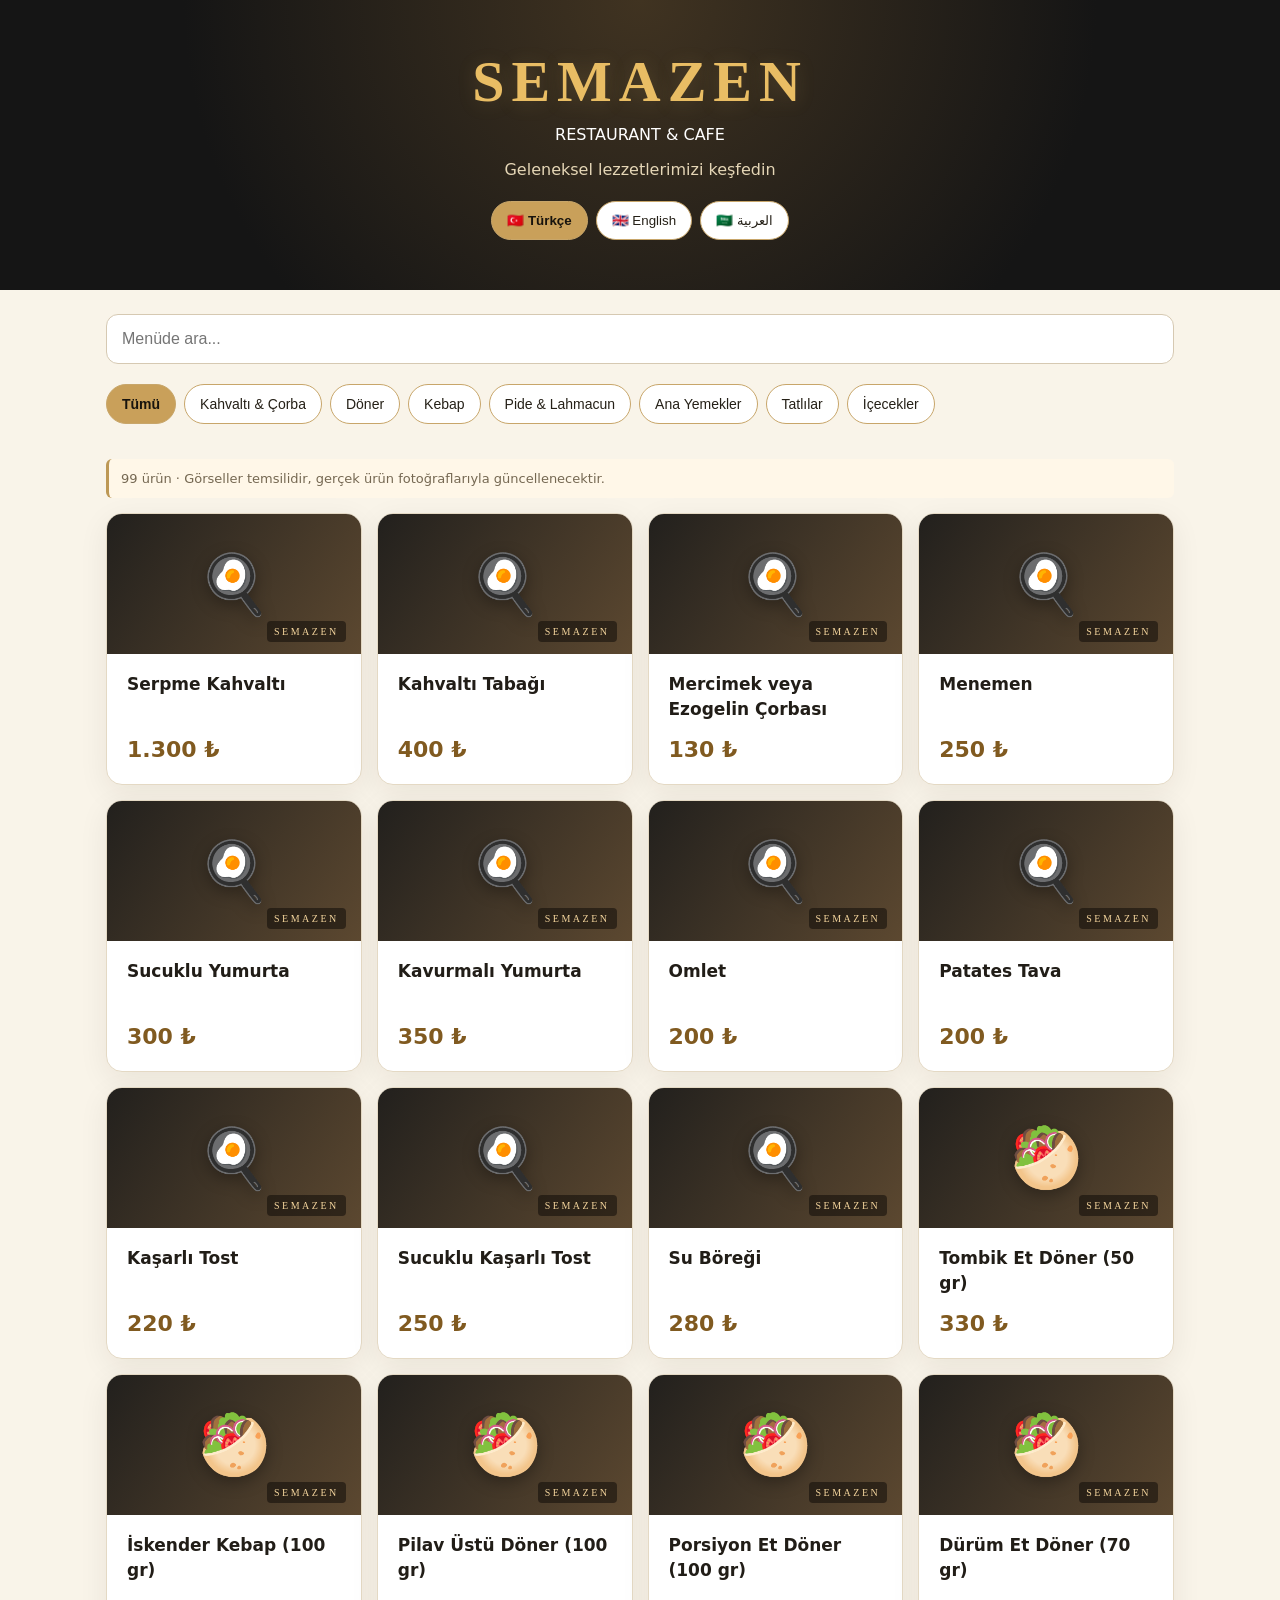
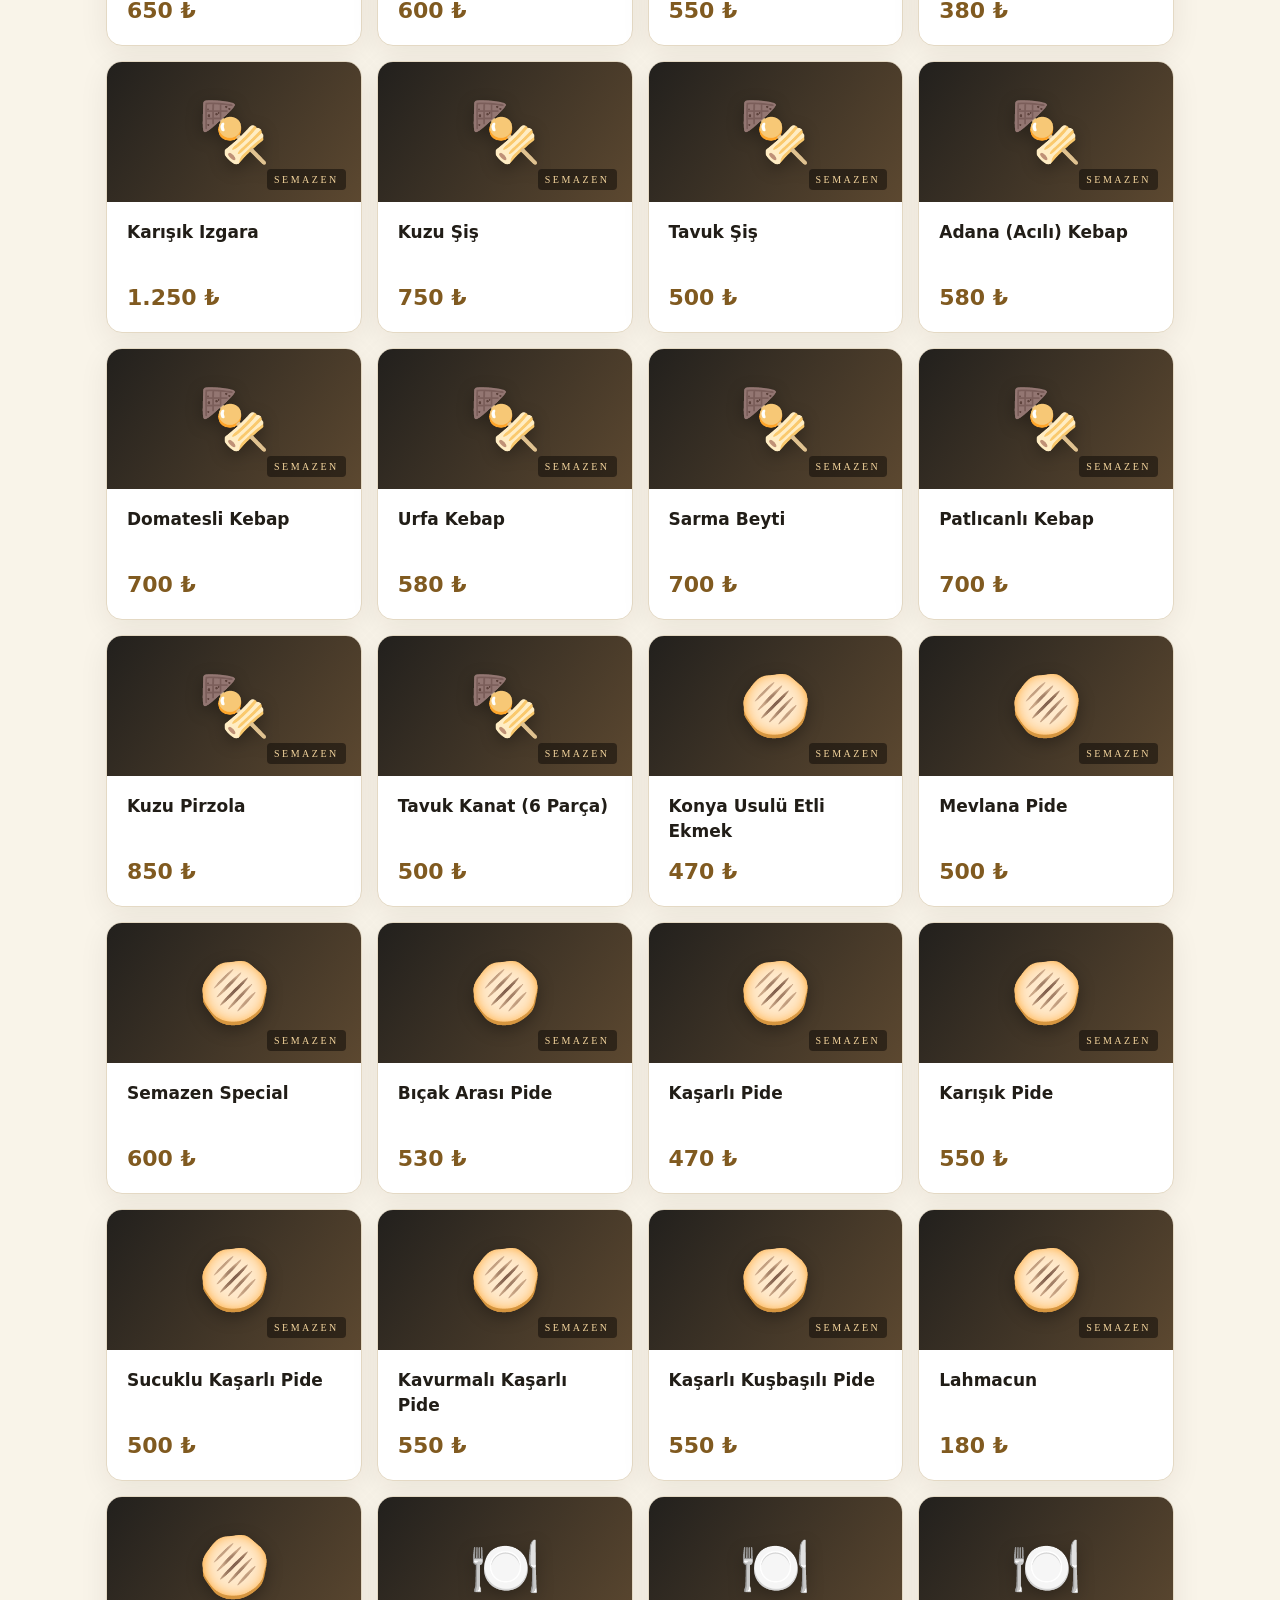
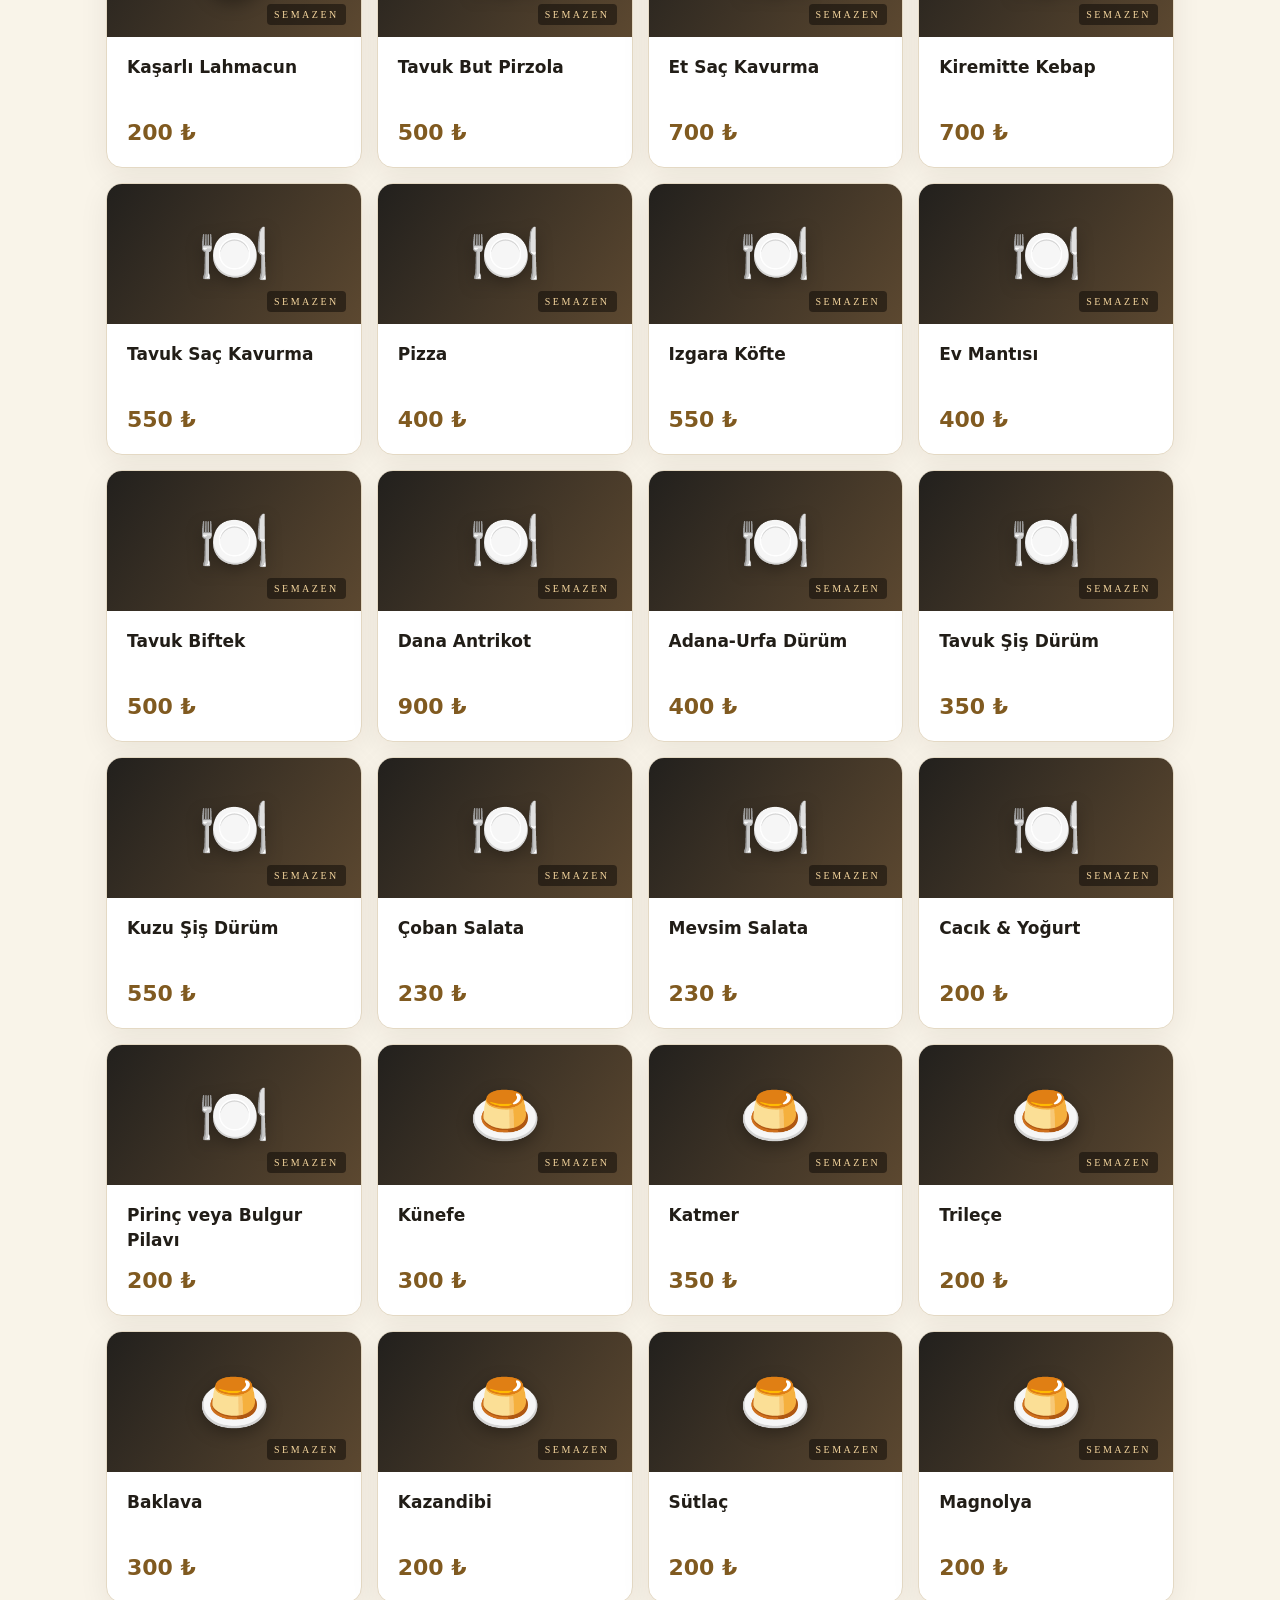
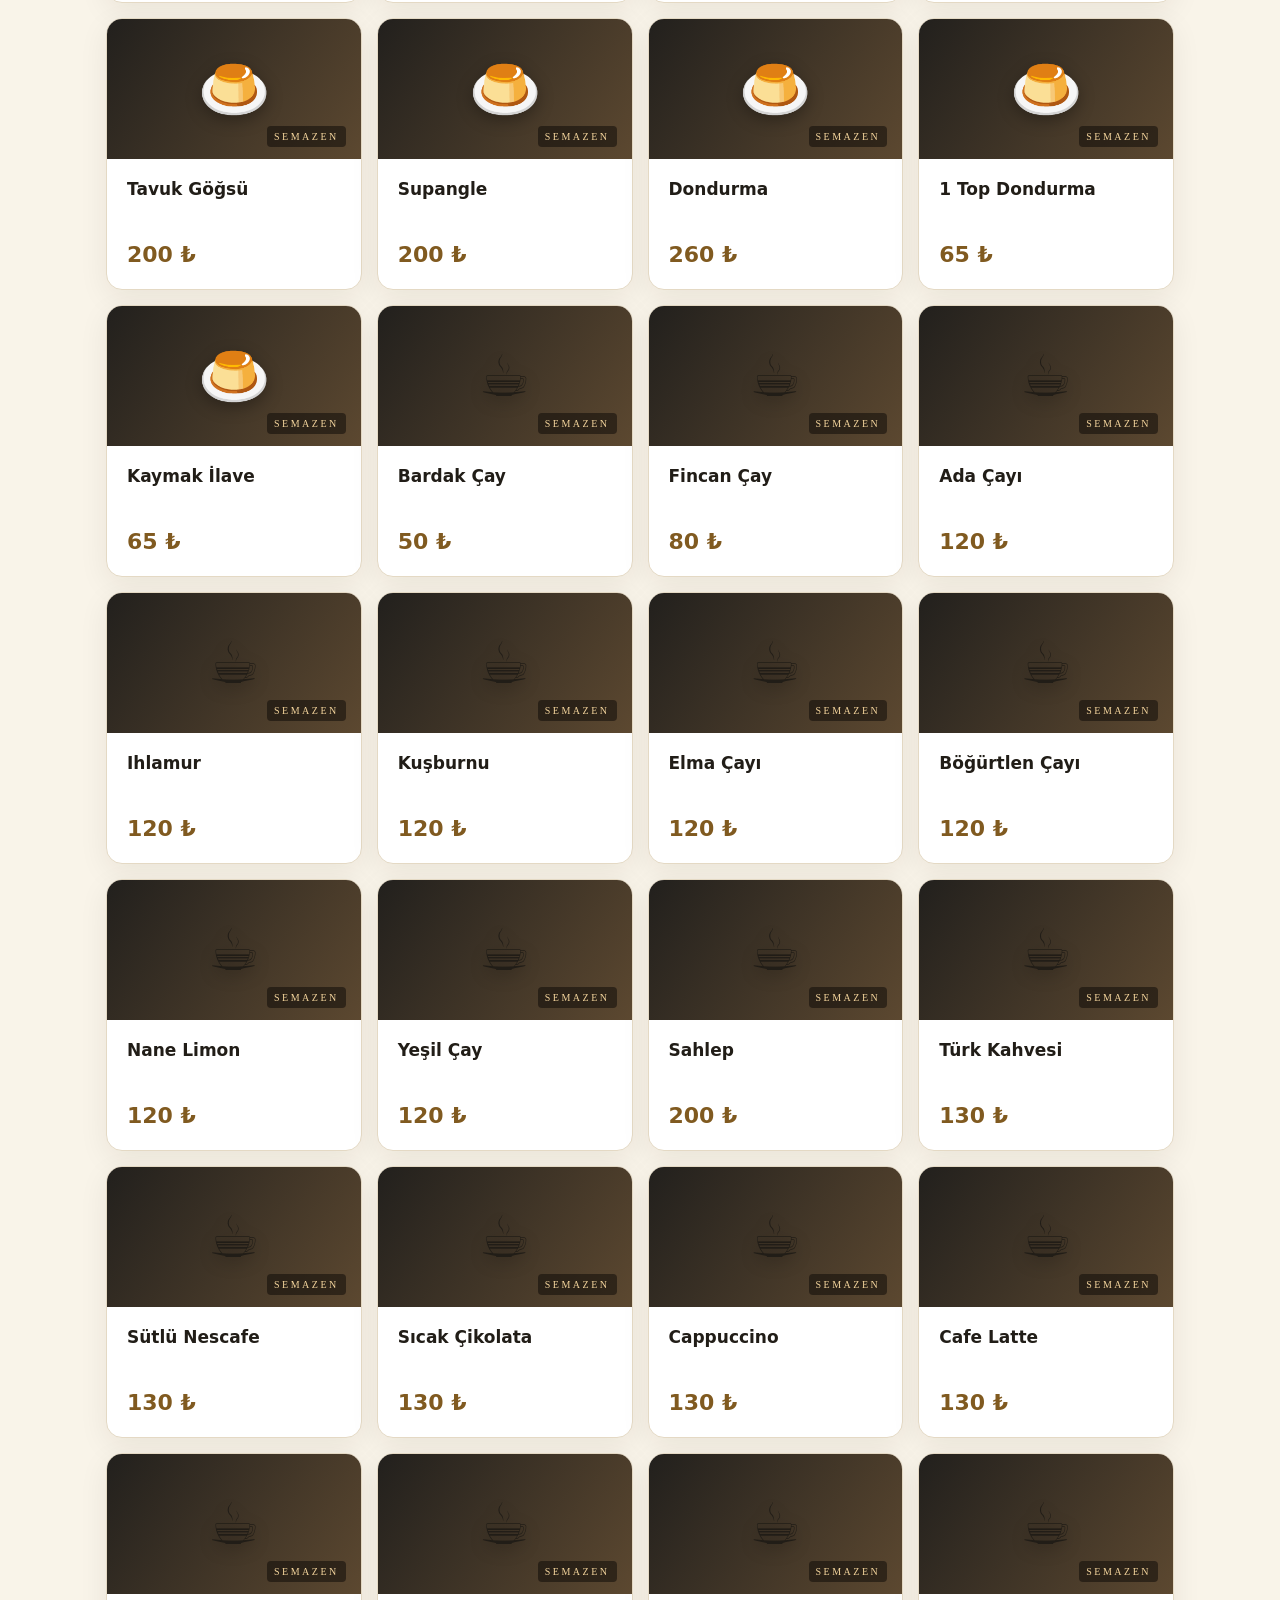
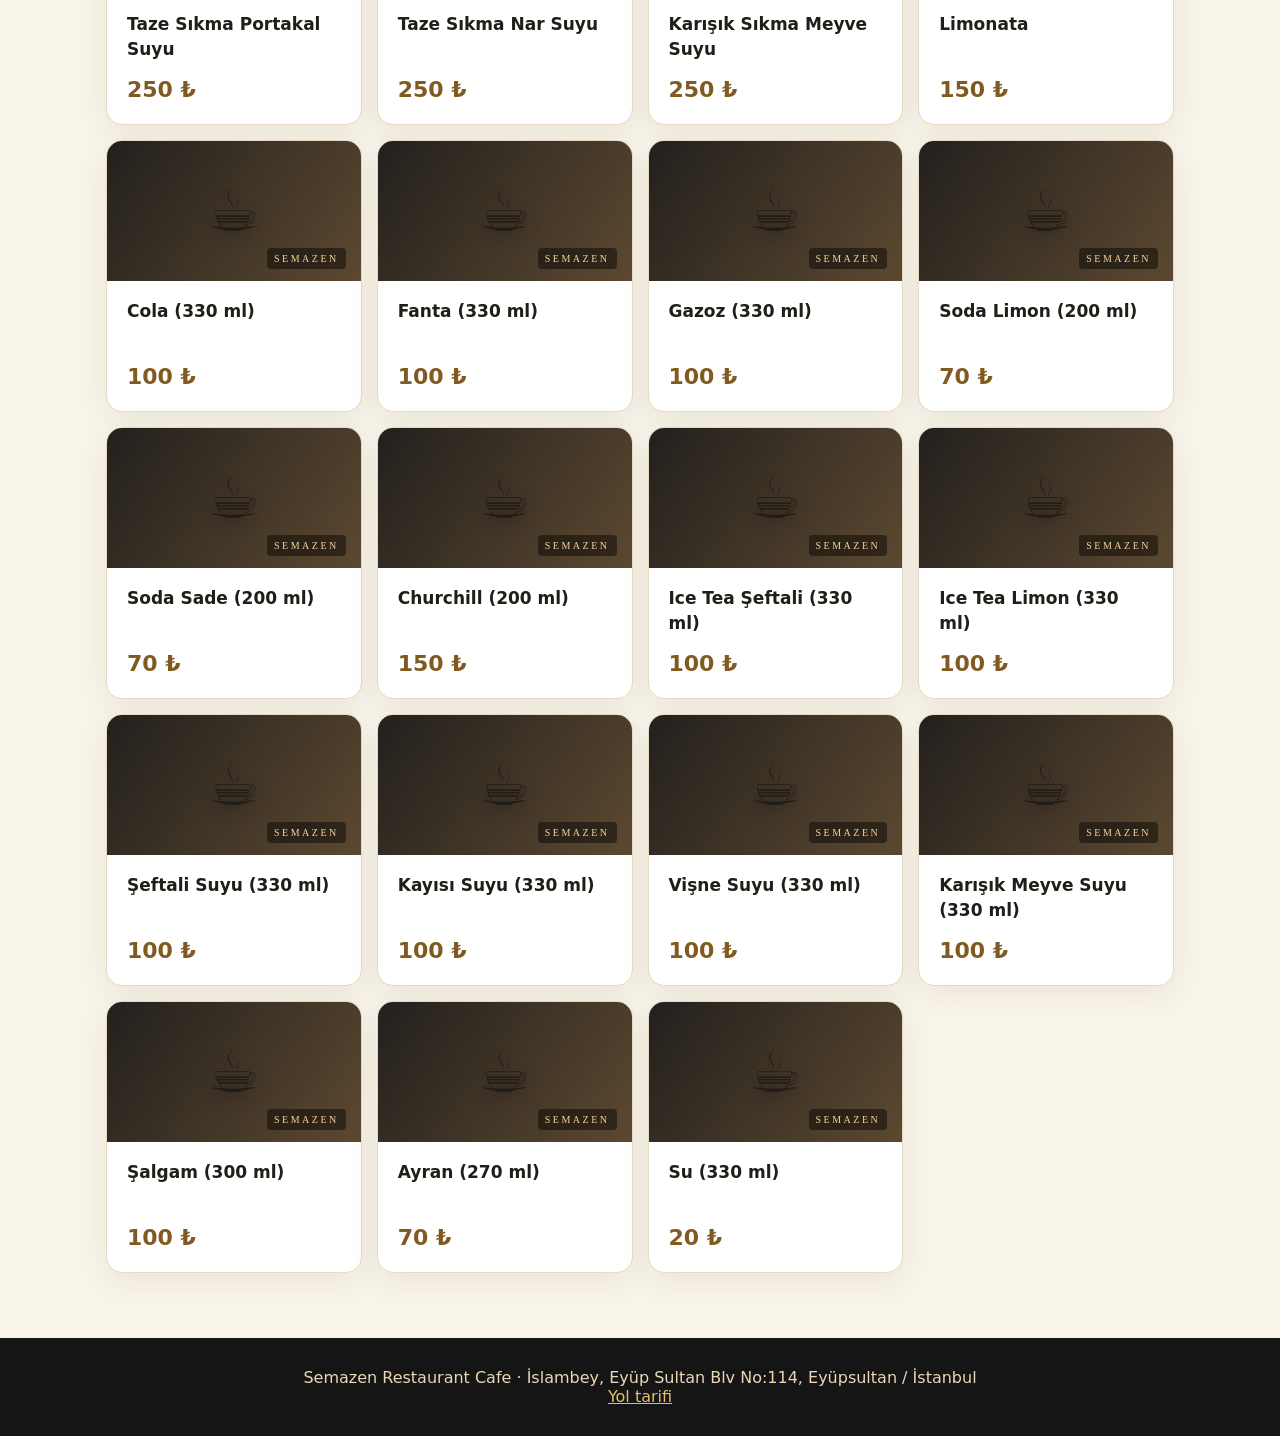
==== commit ae7fe4cb: "Add illustrative food photography with graceful fallback and future image overrides" ====
--- a/semazen/index.html
+++ b/semazen/index.html
@@ -1,6 +1,15 @@
 <!doctype html><html lang="tr"><head><meta charset="utf-8"><meta name="viewport" content="width=device-width,initial-scale=1"><meta name="theme-color" content="#151515"><title>Semazen Restaurant Cafe | QR Menü</title><style>*{box-sizing:border-box}body{margin:0;background:#f9f4e9;color:#211d17;font-family:system-ui,Arial,sans-serif}header{background:#151515;color:#fff;padding:28px 18px;text-align:center}header h1{font-family:Georgia,serif;letter-spacing:.12em;color:#e9bd64;font-size:clamp(34px,7vw,58px);margin:10px}header p{color:#e5d6b6}.languages{display:flex;justify-content:center;gap:8px;margin:22px 0}.languages button,.filters button{cursor:pointer;border:1px solid #c8a66a;border-radius:30px;padding:11px 15px;background:#fff;color:#252017}.languages button[aria-pressed=true],.filters button.active{background:#c9a05a;color:#17130d;font-weight:700}main{max-width:1100px;margin:auto;padding:24px 16px 65px}.search{padding:15px;width:100%;font-size:16px;border:1px solid #d6c9b2;border-radius:12px}.filters{display:flex;gap:8px;overflow-x:auto;padding:20px 0}.filters button{white-space:nowrap}.grid{display:grid;grid-template-columns:repeat(auto-fill,minmax(230px,1fr));gap:15px}.card{background:#fff;border:1px solid #e4d9c4;border-radius:16px;padding:20px}.card .emoji{font-size:35px}.card h3{margin:10px 0 8px}.price{color:#805a20;font-size:22px;font-weight:800}footer{text-align:center;background:#151515;color:#ead8b8;padding:30px}footer a{color:#e9bd64}body[dir=rtl] .card{text-align:right}.notice{font-size:13px;color:#756852;margin:15px 0}@media(max-width:500px){.grid{grid-template-columns:1fr}}.card{padding:0;overflow:hidden;box-shadow:0 8px 30px rgba(45,31,13,.07);transition:transform .2s,box-shadow .2s}.card:hover{transform:translateY(-2px);box-shadow:0 12px 34px rgba(45,31,13,.12)}.card .visual{height:140px;background:linear-gradient(125deg,#22201d,#5c4830);display:flex;align-items:center;justify-content:center;position:relative}.card .visual::after{content:"SEMAZEN";position:absolute;bottom:12px;right:15px;color:#d6b577;font:10px Georgia,serif;letter-spacing:.25em}.card .emoji{font-size:58px;filter:drop-shadow(0 5px 8px rgba(0,0,0,.3))}.card .details{padding:18px 20px 22px;display:flex;flex-direction:column;gap:9px;min-height:130px}.card h3{font-size:17px;line-height:1.45;margin:0}.price{margin-top:auto}.search:focus-visible,.languages button:focus-visible,.filters button:focus-visible{outline:3px solid #b18b45;outline-offset:3px}header{padding:38px 18px 28px;background:radial-gradient(circle at 50% 0,#403321,#151515 65%)}header h1{text-shadow:0 2px 20px rgba(231,189,100,.17)}.languages{flex-wrap:wrap}.filters{position:sticky;top:0;background:#f9f4e9;z-index:2;scrollbar-width:thin}.filters button{font-size:14px}.notice{background:#fff7e8;border-left:3px solid #bd9855;padding:12px;border-radius:6px}body[dir=rtl] .notice{border-left:0;border-right:3px solid #bd9855}body[dir=rtl] .card .visual::after{right:auto;left:15px}@media(max-width:500px){.grid{grid-template-columns:repeat(2,minmax(0,1fr));gap:10px}.card .visual{height:100px}.card .emoji{font-size:43px}.card .details{padding:12px;min-height:124px}.card h3{font-size:14px}.price{font-size:18px}main{padding:18px 12px 60px}}@media(max-width:350px){.grid{grid-template-columns:1fr}}@media(prefers-reduced-motion:reduce){.card{transition:none}}
+.card .visual{overflow:hidden}.card .visual img{width:100%;height:100%;object-fit:cover;display:block;transition:transform .3s}.card:hover .visual img{transform:scale(1.045)}.card .visual .emoji{position:absolute}.card .visual:has(img.loaded) .emoji{display:none}.card .visual::after{background:rgba(15,12,8,.55);padding:5px 7px;border-radius:4px;color:#f4d59d}.photo-note{font-size:12px;line-height:1.5;color:#74684e;text-align:center;margin:10px 0 0}
 </style></head><body><header><h1>SEMAZEN</h1><div>RESTAURANT & CAFE</div><p id="intro"></p><div class="languages"><button data-lang="tr">🇹🇷 Türkçe</button><button data-lang="en">🇬🇧 English</button><button data-lang="ar">🇸🇦 العربية</button></div></header><main><input class="search" id="search" type="search"><nav class="filters" id="filters"></nav><p class="notice" id="notice"></p><section class="grid" id="grid"></section></main><footer>Semazen Restaurant Cafe · İslambey, Eyüp Sultan Blv No:114, Eyüpsultan / İstanbul<br><a href="https://maps.app.goo.gl/d8vnrN6Rj3yJMcoT7" target="_blank" rel="noopener" id="route"></a></footer><script>
-const translations={tr:{intro:"Geleneksel lezzetlerimizi keşfedin",search:"Menüde ara...",notice:"99 ürün aktarıldı. Yemek fotoğrafları hazırlanıyor.",route:"Yol tarifi",cats:["Tümü","Kahvaltı & Çorba","Döner","Kebap","Pide & Lahmacun","Ana Yemekler","Tatlılar","İçecekler"]},en:{intro:"Discover our traditional flavors",search:"Search the menu...",notice:"Full catalog imported. Food photos are being prepared.",route:"Directions",cats:["All","Breakfast & Soup","Doner","Kebab","Pide & Lahmacun","Main Dishes","Desserts","Drinks"]},ar:{intro:"اكتشفوا نكهاتنا التقليدية",search:"ابحث في القائمة...",notice:"تمت إضافة 99 صنفاً. الصور قيد الإعداد.",route:"الاتجاهات",cats:["الكل","الفطور والشوربة","الدونر","الكباب","الفطائر","الأطباق الرئيسية","الحلويات","المشروبات"]}};
-let products=[];
-let lang=localStorage.getItem("semazenLang")||"tr",cat=0;const $=id=>document.getElementById(id);function render(){const t=translations[lang];document.documentElement.lang=lang;document.documentElement.dir=lang==="ar"?"rtl":"ltr";document.body.dir=document.documentElement.dir;$("intro").textContent=t.intro;$("search").placeholder=t.search;$("notice").textContent=t.notice;$("route").textContent=t.route;document.querySelectorAll("[data-lang]").forEach(b=>b.setAttribute("aria-pressed",String(b.dataset.lang===lang)));$("filters").replaceChildren(...t.cats.map((name,i)=>{const b=document.createElement("button");b.textContent=name;b.className=cat===i?"active":"";b.onclick=()=>{cat=i;render()};return b}));const q=$("search").value.toLocaleLowerCase();$("grid").replaceChildren(...products.filter(p=>(cat===0||p[0]===cat)&&p.slice(3).some(n=>n.toLocaleLowerCase().includes(q))).map(p=>{const a=document.createElement("article");a.className="card";const visual=document.createElement("div");visual.className="visual";const e=document.createElement("div");e.className="emoji";e.textContent=p[2];const h=document.createElement("h3");h.textContent=p[3+["tr","en","ar"].indexOf(lang)];const v=document.createElement("div");v.className="price";v.textContent=new Intl.NumberFormat("tr-TR").format(p[1])+" ₺";visual.append(e);const details=document.createElement("div");details.className="details";details.append(h,v);a.append(visual,details);return a}))}document.querySelectorAll("[data-lang]").forEach(b=>b.onclick=()=>{lang=b.dataset.lang;localStorage.setItem("semazenLang",lang);render()});$("search").oninput=render;fetch("./data/menu.json").then(r=>{if(!r.ok)throw Error("menu unavailable");return r.json()}).then(data=>{products=data.map(p=>[p.cat,p.price,["🍳","🥙","🍢","🫓","🍽️","🍮","☕"][p.cat-1],...p.names]);render()}).catch(()=>{$("notice").textContent="Menü yüklenemedi / Menu could not load";});render();
+const translations={tr:{intro:"Geleneksel lezzetlerimizi keşfedin",search:"Menüde ara...",notice:"99 ürün · Görseller temsilidir, gerçek ürün fotoğraflarıyla güncellenecektir.",route:"Yol tarifi",cats:["Tümü","Kahvaltı & Çorba","Döner","Kebap","Pide & Lahmacun","Ana Yemekler","Tatlılar","İçecekler"]},en:{intro:"Discover our traditional flavors",search:"Search the menu...",notice:"99 items · Photos are illustrative and will be replaced with actual dish photos.",route:"Directions",cats:["All","Breakfast & Soup","Doner","Kebab","Pide & Lahmacun","Main Dishes","Desserts","Drinks"]},ar:{intro:"اكتشفوا نكهاتنا التقليدية",search:"ابحث في القائمة...",notice:"٩٩ صنفاً · الصور توضيحية وسيتم استبدالها بصور الأطباق الفعلية.",route:"الاتجاهات",cats:["الكل","الفطور والشوربة","الدونر","الكباب","الفطائر","الأطباق الرئيسية","الحلويات","المشروبات"]}};
+const categoryPhotos={
+1:"https://images.unsplash.com/photo-1569718212165-3a8278d5f624?auto=format&fit=crop&w=640&q=75",
+2:"https://images.unsplash.com/photo-1544025162-d76694265947?auto=format&fit=crop&w=640&q=75",
+3:"https://images.unsplash.com/photo-1555939594-58d7cb561ad1?auto=format&fit=crop&w=640&q=75",
+4:"https://images.unsplash.com/photo-1565299624946-b28f40a0ae38?auto=format&fit=crop&w=640&q=75",
+5:"https://images.unsplash.com/photo-1547592180-85f173990554?auto=format&fit=crop&w=640&q=75",
+6:"https://images.unsplash.com/photo-1488477181946-6428a0291777?auto=format&fit=crop&w=640&q=75",
+7:"https://images.unsplash.com/photo-1544145945-f90425340c7e?auto=format&fit=crop&w=640&q=75"
+};let products=[];
+let lang=localStorage.getItem("semazenLang")||"tr",cat=0;const $=id=>document.getElementById(id);function render(){const t=translations[lang];document.documentElement.lang=lang;document.documentElement.dir=lang==="ar"?"rtl":"ltr";document.body.dir=document.documentElement.dir;$("intro").textContent=t.intro;$("search").placeholder=t.search;$("notice").textContent=t.notice;$("route").textContent=t.route;document.querySelectorAll("[data-lang]").forEach(b=>b.setAttribute("aria-pressed",String(b.dataset.lang===lang)));$("filters").replaceChildren(...t.cats.map((name,i)=>{const b=document.createElement("button");b.textContent=name;b.className=cat===i?"active":"";b.onclick=()=>{cat=i;render()};return b}));const q=$("search").value.toLocaleLowerCase();$("grid").replaceChildren(...products.filter(p=>(cat===0||p[0]===cat)&&p.slice(3).some(n=>n.toLocaleLowerCase().includes(q))).map(p=>{const a=document.createElement("article");a.className="card";const visual=document.createElement("div");visual.className="visual";const e=document.createElement("div");e.className="emoji";e.textContent=p[2];const h=document.createElement("h3");h.textContent=p[3+["tr","en","ar"].indexOf(lang)];const v=document.createElement("div");v.className="price";v.textContent=new Intl.NumberFormat("tr-TR").format(p[1])+" ₺";visual.append(e);const img=document.createElement("img");img.loading="lazy";img.decoding="async";img.alt=h.textContent;img.referrerPolicy="no-referrer";img.onload=()=>img.classList.add("loaded");img.onerror=()=>img.remove();img.src=p[6]||categoryPhotos[p[0]];visual.prepend(img);const details=document.createElement("div");details.className="details";details.append(h,v);a.append(visual,details);return a}))}document.querySelectorAll("[data-lang]").forEach(b=>b.onclick=()=>{lang=b.dataset.lang;localStorage.setItem("semazenLang",lang);render()});$("search").oninput=render;fetch("./data/menu.json").then(r=>{if(!r.ok)throw Error("menu unavailable");return r.json()}).then(data=>{products=data.map(p=>[p.cat,p.price,["🍳","🥙","🍢","🫓","🍽️","🍮","☕"][p.cat-1],...p.names,p.image||null]);render()}).catch(()=>{$("notice").textContent="Menü yüklenemedi / Menu could not load";});render();
 </script></body></html>
